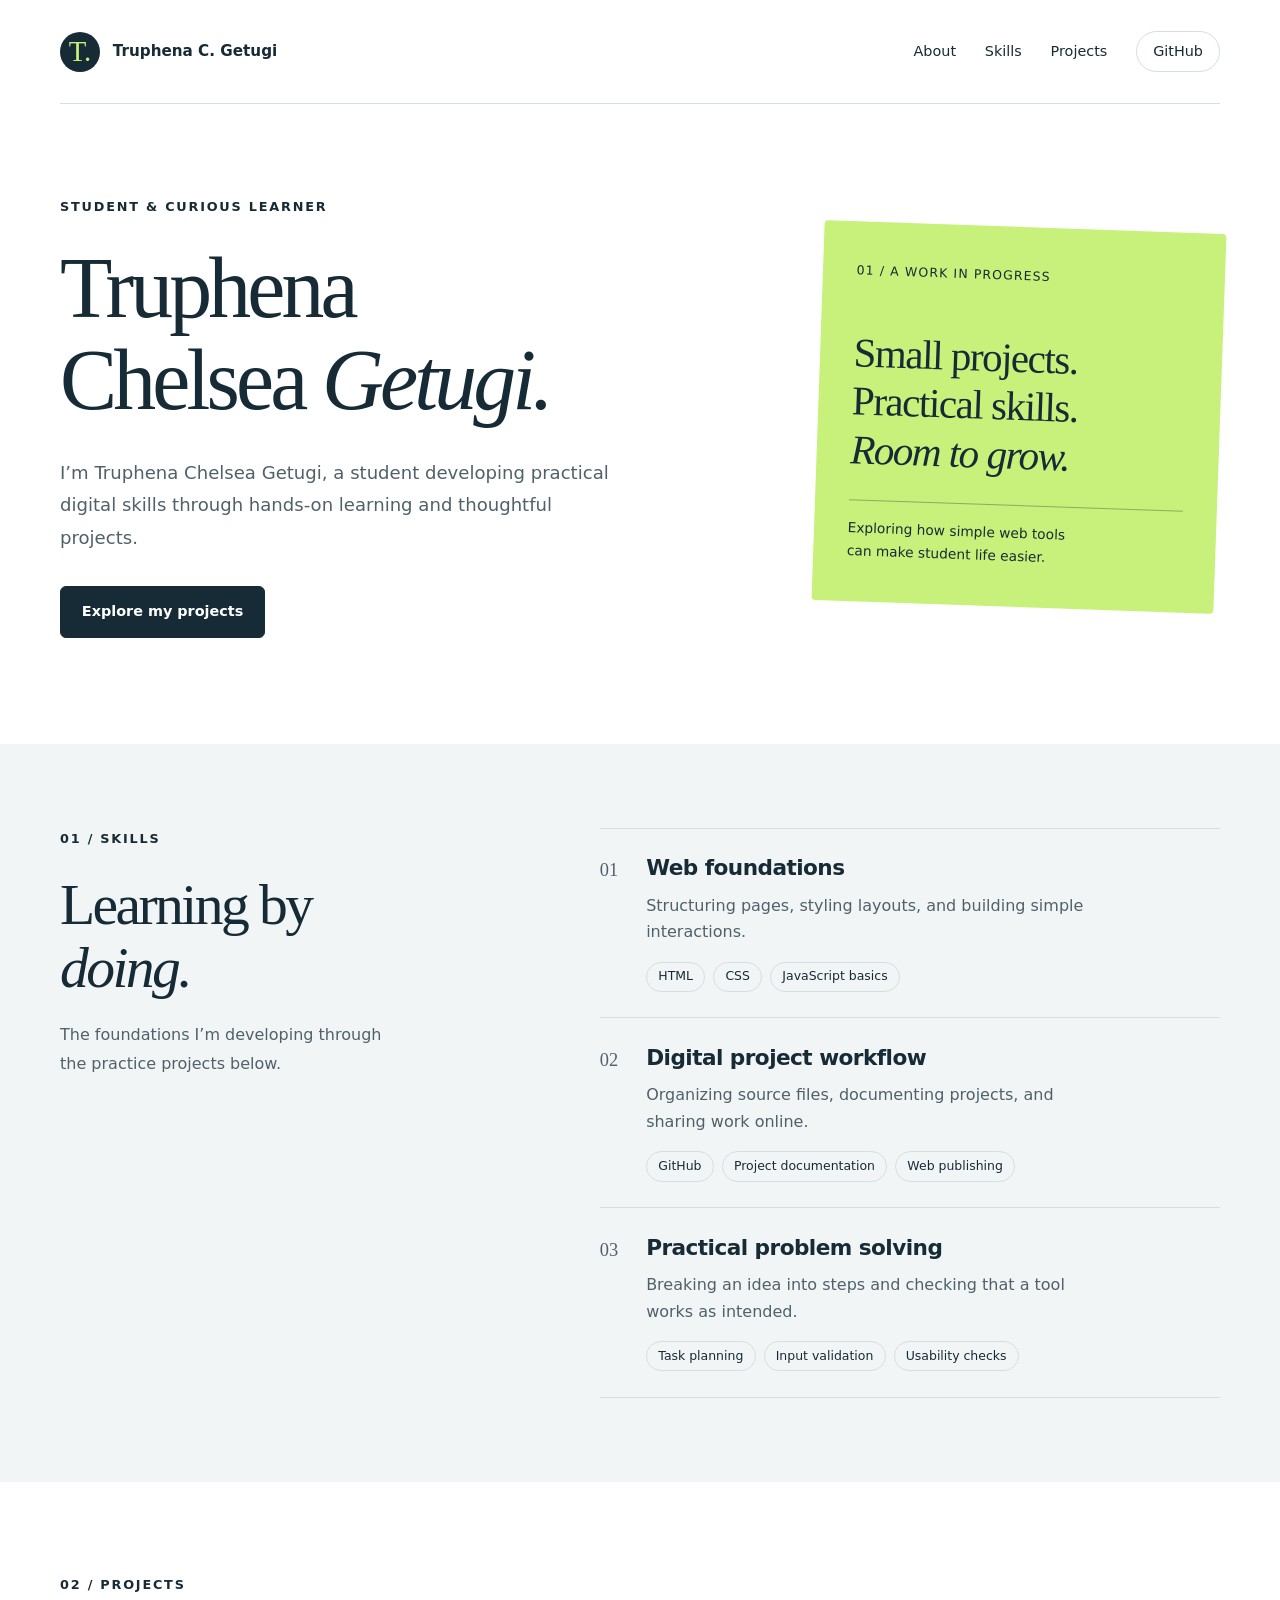
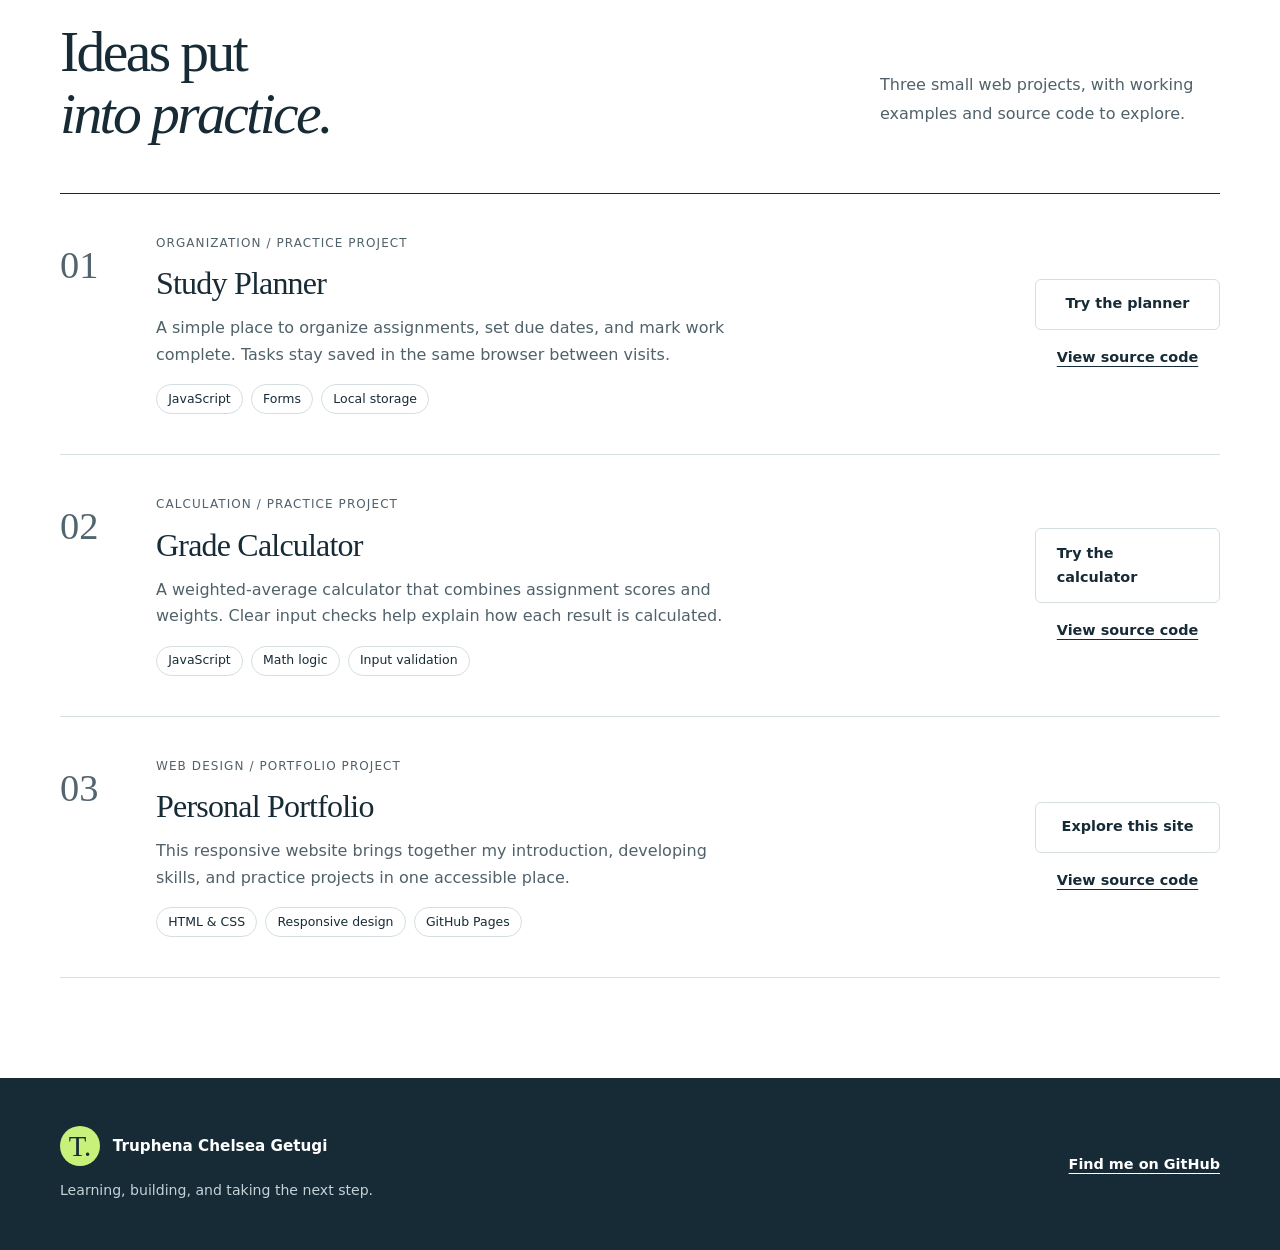
==== index.html @ d64a5883 "Build student portfolio with study planner and grade calculator" ====
<!doctype html>
<html lang="en">
<head>
  <meta charset="utf-8">
  <meta name="viewport" content="width=device-width, initial-scale=1">
  <meta name="description" content="Truphena Chelsea Getugi’s student portfolio: developing digital skills through practical web projects.">
  <meta name="theme-color" content="#172b36">
  <title>Truphena Chelsea Getugi · Student Portfolio</title>
  <link rel="icon" type="image/svg+xml" href="data:image/svg+xml,%3Csvg xmlns='http://www.w3.org/2000/svg' viewBox='0 0 64 64'%3E%3Crect width='64' height='64' rx='16' fill='%23172b36'/%3E%3Ctext x='32' y='44' text-anchor='middle' font-family='Georgia' font-size='38' fill='%23c7f17a'%3ET%3C/text%3E%3C/svg%3E">
  <link rel="stylesheet" href="styles.css">
</head>
<body>
  <a class="skip-link" href="#main">Skip to content</a>
  <header class="site-header wrap">
    <a class="wordmark" href="./" aria-label="Truphena Chelsea Getugi, home"><span class="monogram">T.</span><span>Truphena C. Getugi</span></a>
    <nav aria-label="Main navigation"><a href="#about">About</a><a href="#skills">Skills</a><a href="#projects">Projects</a><a class="nav-github" href="https://github.com/TruphenaG">GitHub</a></nav>
  </header>
  <main id="main">
    <section class="hero wrap" id="about" aria-labelledby="intro-heading">
      <div class="hero-copy">
        <p class="eyebrow">Student &amp; curious learner</p>
        <h1 id="intro-heading">Truphena<br>Chelsea <em>Getugi.</em></h1>
        <p class="statement">I’m Truphena Chelsea Getugi, a student developing practical digital skills through hands-on learning and thoughtful projects.</p>
        <a class="button" href="#projects">Explore my projects</a>
      </div>
      <aside class="intro-note" aria-label="Portfolio introduction">
        <span class="note-index">01 / A work in progress</span>
        <p>Small projects.<br>Practical skills.<br><em>Room to grow.</em></p>
        <div class="note-rule"></div>
        <span class="note-caption">Exploring how simple web tools<br>can make student life easier.</span>
      </aside>
    </section>
    <section class="skills-section" id="skills" aria-labelledby="skills-heading">
      <div class="wrap skills-layout">
        <div><p class="eyebrow">01 / Skills</p><h2 id="skills-heading">Learning by <br><em>doing.</em></h2><p class="section-intro">The foundations I’m developing through the practice projects below.</p></div>
        <div class="skill-list">
          <article class="skill-row"><span class="skill-number">01</span><div><h3>Web foundations</h3><p>Structuring pages, styling layouts, and building simple interactions.</p><ul class="tags" aria-label="Web skills"><li>HTML</li><li>CSS</li><li>JavaScript basics</li></ul></div></article>
          <article class="skill-row"><span class="skill-number">02</span><div><h3>Digital project workflow</h3><p>Organizing source files, documenting projects, and sharing work online.</p><ul class="tags" aria-label="Workflow skills"><li>GitHub</li><li>Project documentation</li><li>Web publishing</li></ul></div></article>
          <article class="skill-row"><span class="skill-number">03</span><div><h3>Practical problem solving</h3><p>Breaking an idea into steps and checking that a tool works as intended.</p><ul class="tags" aria-label="Problem solving skills"><li>Task planning</li><li>Input validation</li><li>Usability checks</li></ul></div></article>
        </div>
      </div>
    </section>
    <section class="projects-section wrap" id="projects" aria-labelledby="projects-heading">
      <div class="section-header"><div><p class="eyebrow">02 / Projects</p><h2 id="projects-heading">Ideas put <br><em>into practice.</em></h2></div><p class="section-intro">Three small web projects, with working examples and source code to explore.</p></div>
      <div class="project-list">
        <article class="project"><div class="project-number">01</div><div class="project-content"><p class="project-type">Organization / Practice project</p><h3>Study Planner</h3><p>A simple place to organize assignments, set due dates, and mark work complete. Tasks stay saved in the same browser between visits.</p><ul class="tags"><li>JavaScript</li><li>Forms</li><li>Local storage</li></ul></div><div class="project-actions"><a class="button secondary" href="projects/study-planner/">Try the planner</a><a class="text-link" href="https://github.com/TruphenaG/student-portfolio/tree/main/projects/study-planner">View source code</a></div></article>
        <article class="project"><div class="project-number">02</div><div class="project-content"><p class="project-type">Calculation / Practice project</p><h3>Grade Calculator</h3><p>A weighted-average calculator that combines assignment scores and weights. Clear input checks help explain how each result is calculated.</p><ul class="tags"><li>JavaScript</li><li>Math logic</li><li>Input validation</li></ul></div><div class="project-actions"><a class="button secondary" href="projects/grade-calculator/">Try the calculator</a><a class="text-link" href="https://github.com/TruphenaG/student-portfolio/tree/main/projects/grade-calculator">View source code</a></div></article>
        <article class="project"><div class="project-number">03</div><div class="project-content"><p class="project-type">Web design / Portfolio project</p><h3>Personal Portfolio</h3><p>This responsive website brings together my introduction, developing skills, and practice projects in one accessible place.</p><ul class="tags"><li>HTML &amp; CSS</li><li>Responsive design</li><li>GitHub Pages</li></ul></div><div class="project-actions"><a class="button secondary" href="#about">Explore this site</a><a class="text-link" href="https://github.com/TruphenaG/student-portfolio">View source code</a></div></article>
      </div>
    </section>
  </main>
  <footer class="site-footer"><div class="wrap footer-inner"><div><a class="wordmark" href="#about"><span class="monogram">T.</span><span>Truphena Chelsea Getugi</span></a><p>Learning, building, and taking the next step.</p></div><a class="text-link" href="https://github.com/TruphenaG">Find me on GitHub</a></div></footer>
</body>
</html>
---- styles.css ----
:root{--ink:#172b36;--muted:#50616a;--paper:#fff;--soft:#f2f5f6;--line:#d5dee1;--accent:#c7f17a;--serif:Georgia,'Times New Roman',serif;--sans:system-ui,-apple-system,BlinkMacSystemFont,'Segoe UI',sans-serif}
*{box-sizing:border-box}html{scroll-behavior:smooth;scroll-padding-top:2rem}body{margin:0;background:var(--paper);color:var(--ink);font-family:var(--sans);font-size:1rem;line-height:1.65}a{color:inherit;text-underline-offset:.25em}button,input,select{font:inherit}button,a,input,select{touch-action:manipulation}a:focus-visible,button:focus-visible,input:focus-visible,select:focus-visible{outline:3px solid #356ac3;outline-offset:5px}button{cursor:pointer}h1,h2,h3,p{margin-top:0}h1,h2{font-family:var(--serif);font-weight:400;line-height:1.08;letter-spacing:-.045em}h1{font-size:clamp(3.4rem,6.7vw,6.3rem);margin-bottom:1.8rem}h2{font-size:clamp(2.7rem,4.5vw,4.3rem);margin-bottom:1.4rem}h3{font-size:1.35rem;line-height:1.3;letter-spacing:-.025em;margin-bottom:.65rem}em{font-weight:400}.wrap{width:min(1160px,calc(100% - 96px));margin-inline:auto}.skip-link{position:fixed;top:1rem;left:1rem;padding:.7rem 1rem;background:white;z-index:10;transform:translateY(-180%)}.skip-link:focus{transform:translateY(0)}.site-header{display:flex;align-items:center;justify-content:space-between;gap:2rem;min-height:104px;border-bottom:1px solid var(--line)}.wordmark{display:inline-flex;gap:.8rem;align-items:center;font-size:.95rem;font-weight:600;text-decoration:none;line-height:1.3}.monogram{display:grid;place-items:center;width:40px;height:40px;flex-shrink:0;background:var(--ink);color:var(--accent);font-family:var(--serif);font-size:1.8rem;font-weight:400;border-radius:50%}nav{display:flex;align-items:center;gap:1.8rem;font-size:.9rem}nav a{text-decoration:none}nav a:hover{text-decoration:underline}.nav-github{border:1px solid var(--line);border-radius:999px;padding:.45rem 1rem}.eyebrow{text-transform:uppercase;letter-spacing:.14em;font-size:.8rem;font-weight:650;margin-bottom:1.6rem}.hero{display:grid;grid-template-columns:1.65fr 1fr;gap:6rem;align-items:center;padding-block:92px 106px}.statement{max-width:570px;color:var(--muted);font-size:1.13rem;line-height:1.8;margin-bottom:2rem}.button{display:inline-flex;justify-content:center;align-items:center;min-height:48px;padding:.8rem 1.3rem;background:var(--ink);border:1px solid var(--ink);color:white;text-decoration:none;font-size:.9rem;font-weight:600;border-radius:6px;transition:background .15s,color .15s}.button:hover{background:#294854}.intro-note{background:var(--accent);padding:2rem 2.1rem;border-radius:4px;min-height:380px;display:flex;flex-direction:column;justify-content:center;transform:rotate(2deg)}.note-index{font-size:.78rem;letter-spacing:.09em;text-transform:uppercase;margin-bottom:3rem}.intro-note>p{font-family:var(--serif);font-size:clamp(2rem,3.2vw,3rem);line-height:1.18;letter-spacing:-.035em;margin-bottom:1.6rem}.note-rule{height:1px;background:var(--ink);opacity:.35;margin-bottom:1rem}.note-caption{font-size:.86rem;line-height:1.7}.skills-section{background:var(--soft);padding-block:84px}.skills-layout{display:grid;grid-template-columns:1fr 1.45fr;gap:7rem}.section-intro{max-width:340px;color:var(--muted);line-height:1.8}.skill-list{border-top:1px solid var(--line)}.skill-row{padding-block:1.6rem;display:flex;gap:1.75rem;border-bottom:1px solid var(--line)}.skill-number{font-family:var(--serif);color:var(--muted);font-size:1.15rem;padding-top:.05rem}.skill-row p{color:var(--muted);margin-bottom:1rem;max-width:450px}.tags{display:flex;gap:.5rem;flex-wrap:wrap;list-style:none;padding:0;margin:0}.tags li{font-size:.78rem;line-height:1.5;padding:.3rem .7rem;border:1px solid var(--line);border-radius:999px}.projects-section{padding-block:92px 100px}.section-header{display:flex;justify-content:space-between;align-items:end;gap:2rem;margin-bottom:3rem}.section-header h2{margin-bottom:0}.project-list{border-top:1px solid var(--ink)}.project{display:grid;grid-template-columns:64px 1fr 185px;gap:2rem;padding:2.5rem 0;border-bottom:1px solid var(--line);align-items:center}.project-number{font-family:var(--serif);font-size:2.4rem;align-self:start;color:#52656e}.project-type{text-transform:uppercase;font-size:.75rem;letter-spacing:.09em;margin-bottom:.6rem;color:var(--muted)}.project-content h3{font-family:var(--serif);font-size:2rem;font-weight:400}.project-content>p:not(.project-type){max-width:580px;color:var(--muted);margin-bottom:1rem}.project-actions{display:flex;flex-direction:column;align-items:center;gap:1rem}.secondary{background:white;color:var(--ink);border-color:var(--line);width:100%}.secondary:hover{background:var(--ink);color:white}.text-link{font-size:.9rem;font-weight:550}.site-footer{background:var(--ink);color:#fff;padding:3rem 0}.site-footer .monogram{background:var(--accent);color:var(--ink)}.footer-inner{display:flex;justify-content:space-between;align-items:center;gap:2rem}.site-footer p{font-size:.88rem;color:#c5d2d7;margin:.8rem 0 0}
.tool-main{max-width:860px;padding-block:64px 88px;min-height:70vh}.tool-main h1{font-size:clamp(2.8rem,5vw,4.5rem);margin-bottom:1rem}.tool-main>.section-intro{max-width:650px;margin-bottom:2rem}.tool-panel{border:1px solid var(--line);border-radius:10px;background:var(--soft);padding:1.5rem;margin-block:1.5rem}.tool-panel h2{font-family:var(--sans);font-size:1.3rem;font-weight:650;letter-spacing:-.02em}.form-grid{display:grid;grid-template-columns:2fr 1fr 1fr;gap:1rem;align-items:end}label{display:flex;flex-direction:column;gap:.4rem;font-size:.88rem;font-weight:600}input,select{padding:.65rem .75rem;width:100%;min-height:46px;border:1px solid #9eafb7;border-radius:5px;color:var(--ink);background:white;min-width:0}input[type=checkbox]{width:21px;min-height:21px;accent-color:var(--ink)}.tool-controls{display:flex;gap:.8rem;align-items:center;flex-wrap:wrap;margin-top:1rem}.muted{color:var(--muted)}.small{font-size:.86rem}.status{min-height:1.6em;margin-top:1rem;font-size:.9rem}.error{color:#a32825}.task-list{list-style:none;padding:0}.task-item{display:flex;align-items:center;gap:1rem;border-bottom:1px solid var(--line);padding:1rem 0}.task-item label{display:flex;flex:1;flex-direction:row;align-items:center;gap:.8rem;min-width:0}.task-details{display:block;overflow-wrap:anywhere}.task-meta{display:block;font-size:.82rem;font-weight:400;color:var(--muted);margin-top:.2rem}.completed .task-title{text-decoration:line-through;color:var(--muted)}.quiet-button{border:1px solid var(--line);background:white;color:var(--ink);border-radius:5px;padding:.55rem .8rem;min-height:44px;font-size:.85rem}.quiet-button:hover{background:#e7ecee}.empty-state{padding:1.5rem;text-align:center;border:1px dashed #aebec5;border-radius:8px;color:var(--muted)}.grade-row{display:grid;grid-template-columns:1.8fr 1fr 1fr auto;gap:.8rem;align-items:end;margin-bottom:1rem}.result-panel{background:var(--ink);color:#fff;padding:1.4rem;border-radius:8px;margin-top:1.5rem}.result-panel p{margin:0}.result-number{display:block;font-family:var(--serif);font-size:3rem;line-height:1.3}.result-caption{font-size:.9rem;color:#d0dee3}.tool-note{border-top:1px solid var(--line);padding-top:1.5rem;margin-top:2rem}.tool-note h2{font-family:var(--sans);font-size:1.2rem;font-weight:650;letter-spacing:0}.tool-note p{color:var(--muted)}noscript p{padding:1rem;background:#fff0d8;color:#5c3500}
@media(max-width:960px){.wrap{width:calc(100% - 64px)}.hero{gap:3rem}.intro-note{padding:1.5rem;min-height:330px}.skills-layout{gap:3rem}.project{grid-template-columns:45px 1fr 170px;gap:1.25rem}}
@media(max-width:720px){.wrap{width:calc(100% - 40px)}.site-header{padding-block:20px;min-height:auto;flex-wrap:wrap;gap:1rem}nav{width:100%;justify-content:space-between;gap:1rem}.hero{grid-template-columns:1fr;padding-block:48px 56px;gap:2.5rem}.hero h1{font-size:clamp(3rem,10vw,4.5rem)}.intro-note{transform:none;min-height:auto;padding:1.5rem}.intro-note>p{font-size:2.3rem}.note-index{margin-bottom:1.5rem}.skills-layout{grid-template-columns:1fr;gap:1rem}.skills-section{padding-block:52px}.skills-layout h2 br,.section-header h2 br{display:none}.section-header{display:block;margin-bottom:2rem}.section-header .section-intro{margin-top:1.25rem}.projects-section{padding-block:56px}.project{grid-template-columns:32px 1fr;gap:1rem;padding-block:2rem}.project-number{font-size:1.65rem}.project-actions{grid-column:2;align-items:start;flex-direction:row;flex-wrap:wrap}.project-actions .button{width:auto}.project-actions .text-link{padding:.75rem .25rem}.footer-inner{align-items:start;flex-direction:column}.form-grid{grid-template-columns:1fr 1fr}.form-grid label:first-child{grid-column:1/-1}.tool-main{padding-block:42px 60px}.grade-row{grid-template-columns:1fr 1fr}.grade-row>label:first-child{grid-column:1/-1}.grade-row .quiet-button{grid-column:1/-1;justify-self:start}.grade-row{border-bottom:1px solid var(--line);padding-bottom:1rem}.tool-panel{padding:1rem}.task-item{align-items:start}.task-item label{align-items:start}}
@media(prefers-reduced-motion:reduce){html{scroll-behavior:auto}*{transition:none!important}}
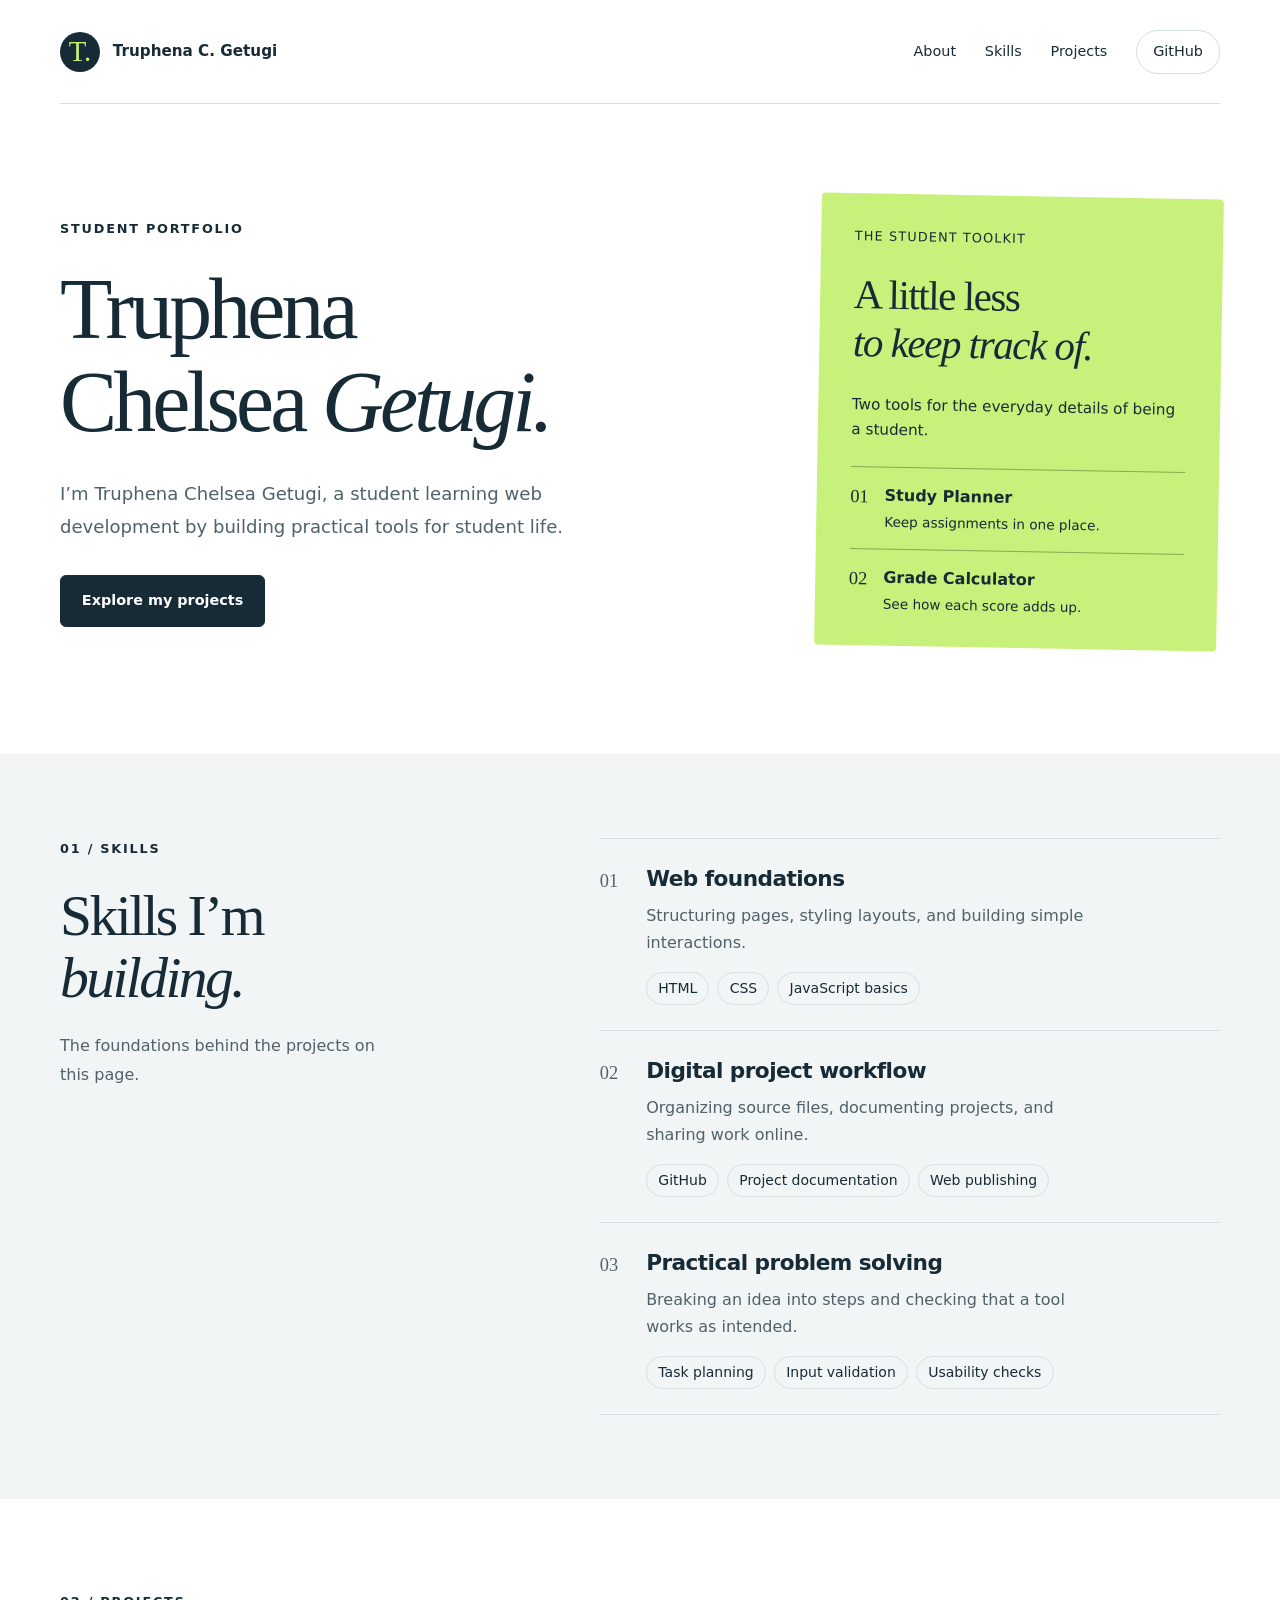
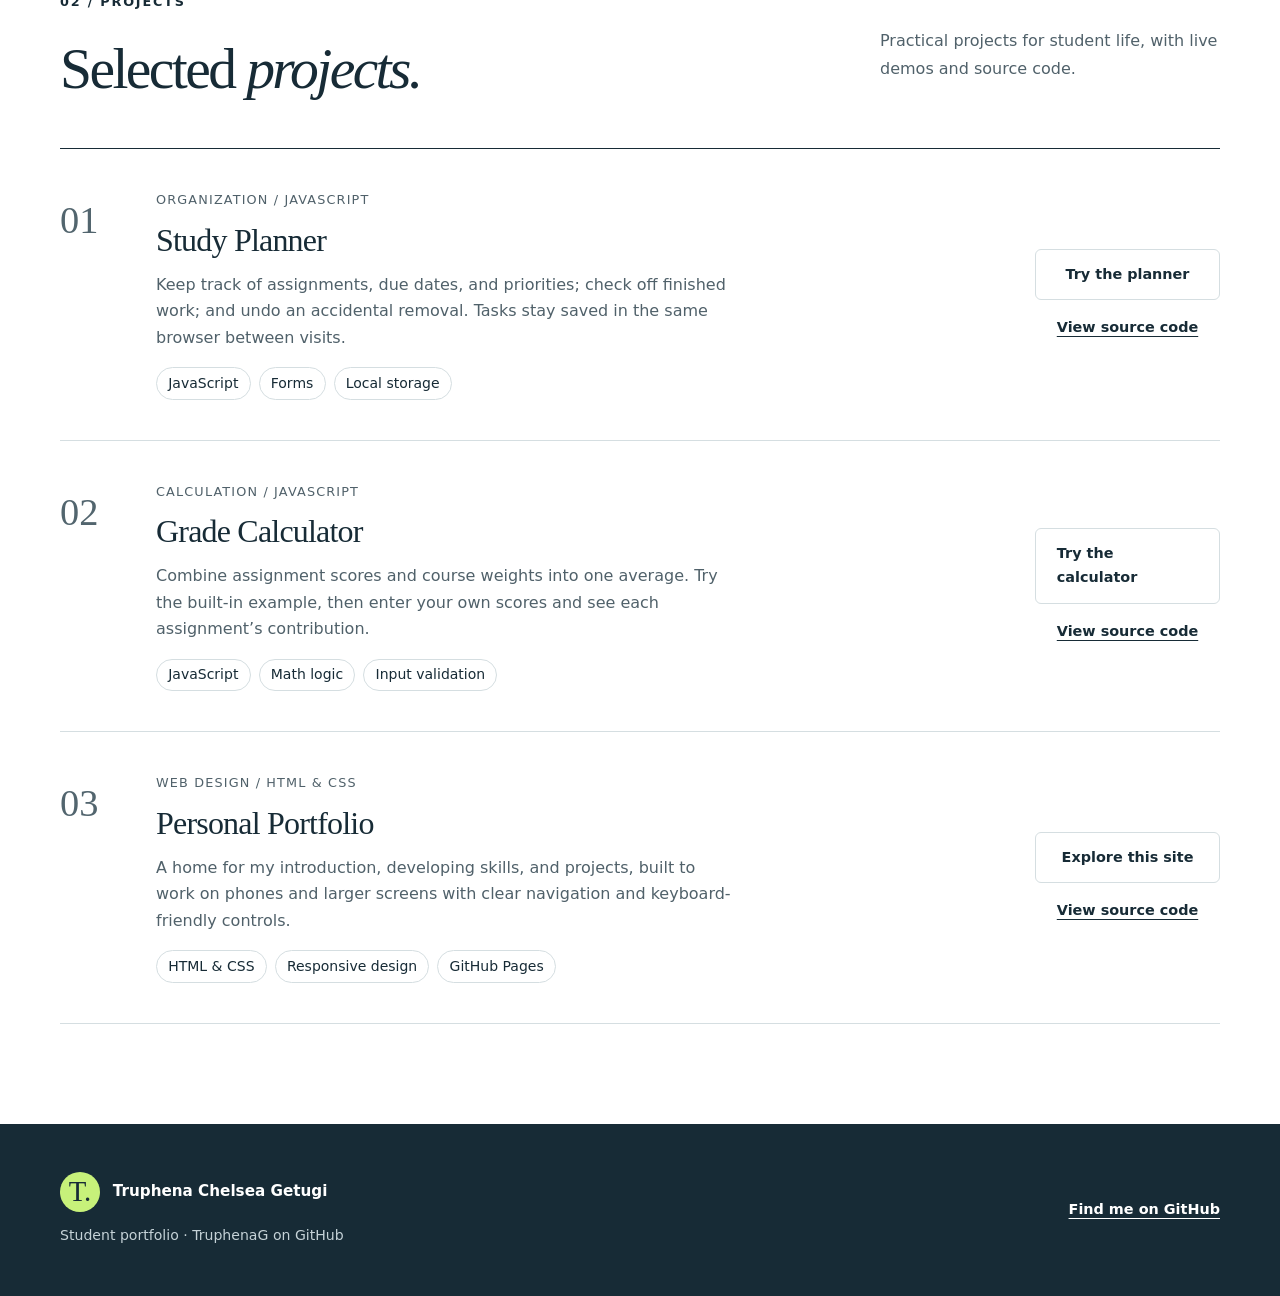
==== commit b3d54b5d: "Polish portfolio copy, keyboard navigation, and project demos" ====
--- a/index.html
+++ b/index.html
@@ -1,54 +1,183 @@
 <!doctype html>
 <html lang="en">
-<head>
-  <meta charset="utf-8">
-  <meta name="viewport" content="width=device-width, initial-scale=1">
-  <meta name="description" content="Truphena Chelsea Getugi’s student portfolio: developing digital skills through practical web projects.">
-  <meta name="theme-color" content="#172b36">
-  <title>Truphena Chelsea Getugi · Student Portfolio</title>
-  <link rel="icon" type="image/svg+xml" href="data:image/svg+xml,%3Csvg xmlns='http://www.w3.org/2000/svg' viewBox='0 0 64 64'%3E%3Crect width='64' height='64' rx='16' fill='%23172b36'/%3E%3Ctext x='32' y='44' text-anchor='middle' font-family='Georgia' font-size='38' fill='%23c7f17a'%3ET%3C/text%3E%3C/svg%3E">
-  <link rel="stylesheet" href="styles.css">
-</head>
-<body>
-  <a class="skip-link" href="#main">Skip to content</a>
-  <header class="site-header wrap">
-    <a class="wordmark" href="./" aria-label="Truphena Chelsea Getugi, home"><span class="monogram">T.</span><span>Truphena C. Getugi</span></a>
-    <nav aria-label="Main navigation"><a href="#about">About</a><a href="#skills">Skills</a><a href="#projects">Projects</a><a class="nav-github" href="https://github.com/TruphenaG">GitHub</a></nav>
-  </header>
-  <main id="main">
-    <section class="hero wrap" id="about" aria-labelledby="intro-heading">
-      <div class="hero-copy">
-        <p class="eyebrow">Student &amp; curious learner</p>
-        <h1 id="intro-heading">Truphena<br>Chelsea <em>Getugi.</em></h1>
-        <p class="statement">I’m Truphena Chelsea Getugi, a student developing practical digital skills through hands-on learning and thoughtful projects.</p>
-        <a class="button" href="#projects">Explore my projects</a>
+  <head>
+    <meta charset="utf-8">
+    <meta name="viewport" content="width=device-width, initial-scale=1">
+    <meta name="description" content="Truphena Chelsea Getugi’s student portfolio: developing digital skills through practical web projects.">
+    <meta name="theme-color" content="#172b36">
+    <title>Truphena Chelsea Getugi · Student Portfolio</title>
+    <link rel="icon" type="image/svg+xml" href="data:image/svg+xml,%3Csvg xmlns='http://www.w3.org/2000/svg' viewBox='0 0 64 64'%3E%3Crect width='64' height='64' rx='16' fill='%23172b36'/%3E%3Ctext x='32' y='44' text-anchor='middle' font-family='Georgia' font-size='38' fill='%23c7f17a'%3ET%3C/text%3E%3C/svg%3E">
+    <link rel="stylesheet" href="styles.css">
+  </head>
+  <body>
+    <a class="skip-link" href="#main">Skip to content</a>
+    <header class="site-header wrap">
+      <a class="wordmark" href="./" aria-label="Truphena Chelsea Getugi, home">
+        <span class="monogram">T.</span>
+        <span>Truphena C. Getugi</span>
+      </a>
+      <nav aria-label="Main navigation">
+        <a href="#about">About</a>
+        <a href="#skills">Skills</a>
+        <a href="#projects">Projects</a>
+        <a class="nav-github" href="https://github.com/TruphenaG">GitHub</a>
+      </nav>
+    </header>
+    <main id="main" tabindex="-1">
+      <section class="hero wrap" id="about" aria-labelledby="intro-heading">
+        <div class="hero-copy">
+          <p class="eyebrow">Student portfolio</p>
+          <h1 id="intro-heading">Truphena<br>Chelsea <em>Getugi.</em>
+          </h1>
+          <p class="statement">I’m Truphena Chelsea Getugi, a student learning web development by building practical tools for student life.</p>
+          <a class="button" href="#projects">Explore my projects</a>
+        </div>
+        <aside class="intro-note" aria-labelledby="toolkit-heading">
+          <span class="note-index">The student toolkit</span>
+          <h2 id="toolkit-heading">A little less<br>
+            <em>to keep track of.</em>
+          </h2>
+          <p class="note-caption">Two tools for the everyday details of being a student.</p>
+          <a class="toolkit-link" href="projects/study-planner/">
+            <span class="toolkit-number">01</span>
+            <span>
+              <strong>Study Planner</strong>
+              <span>Keep assignments in one place.</span>
+            </span>
+          </a>
+          <a class="toolkit-link" href="projects/grade-calculator/">
+            <span class="toolkit-number">02</span>
+            <span>
+              <strong>Grade Calculator</strong>
+              <span>See how each score adds up.</span>
+            </span>
+          </a>
+        </aside>
+      </section>
+      <section class="skills-section" id="skills" aria-labelledby="skills-heading">
+        <div class="wrap skills-layout">
+          <div>
+            <p class="eyebrow">01 / Skills</p>
+            <h2 id="skills-heading">Skills I’m <br>
+              <em>building.</em>
+            </h2>
+            <p class="section-intro">The foundations behind the projects on this page.</p>
+          </div>
+          <div class="skill-list">
+            <article class="skill-row">
+              <span class="skill-number">01</span>
+              <div>
+                <h3>Web foundations</h3>
+                <p>Structuring pages, styling layouts, and building simple interactions.</p>
+                <ul class="tags" aria-label="Web skills">
+                  <li>HTML</li>
+                  <li>CSS</li>
+                  <li>JavaScript basics</li>
+                </ul>
+              </div>
+            </article>
+            <article class="skill-row">
+              <span class="skill-number">02</span>
+              <div>
+                <h3>Digital project workflow</h3>
+                <p>Organizing source files, documenting projects, and sharing work online.</p>
+                <ul class="tags" aria-label="Workflow skills">
+                  <li>GitHub</li>
+                  <li>Project documentation</li>
+                  <li>Web publishing</li>
+                </ul>
+              </div>
+            </article>
+            <article class="skill-row">
+              <span class="skill-number">03</span>
+              <div>
+                <h3>Practical problem solving</h3>
+                <p>Breaking an idea into steps and checking that a tool works as intended.</p>
+                <ul class="tags" aria-label="Problem solving skills">
+                  <li>Task planning</li>
+                  <li>Input validation</li>
+                  <li>Usability checks</li>
+                </ul>
+              </div>
+            </article>
+          </div>
+        </div>
+      </section>
+      <section class="projects-section wrap" id="projects" aria-labelledby="projects-heading">
+        <div class="section-header">
+          <div>
+            <p class="eyebrow">02 / Projects</p>
+            <h2 id="projects-heading">Selected <em>projects.</em>
+            </h2>
+          </div>
+          <p class="section-intro">Practical projects for student life, with live demos and source code.</p>
+        </div>
+        <div class="project-list">
+          <article class="project">
+            <div class="project-number">01</div>
+            <div class="project-content">
+              <p class="project-type">Organization / JavaScript</p>
+              <h3>Study Planner</h3>
+              <p>Keep track of assignments, due dates, and priorities; check off finished work; and undo an accidental removal. Tasks stay saved in the same browser between visits.</p>
+              <ul class="tags">
+                <li>JavaScript</li>
+                <li>Forms</li>
+                <li>Local storage</li>
+              </ul>
+            </div>
+            <div class="project-actions">
+              <a class="button secondary" href="projects/study-planner/">Try the planner</a>
+              <a class="text-link" aria-label="View Study Planner source code" href="https://github.com/TruphenaG/student-portfolio/tree/main/projects/study-planner">View source code</a>
+            </div>
+          </article>
+          <article class="project">
+            <div class="project-number">02</div>
+            <div class="project-content">
+              <p class="project-type">Calculation / JavaScript</p>
+              <h3>Grade Calculator</h3>
+              <p>Combine assignment scores and course weights into one average. Try the built-in example, then enter your own scores and see each assignment’s contribution.</p>
+              <ul class="tags">
+                <li>JavaScript</li>
+                <li>Math logic</li>
+                <li>Input validation</li>
+              </ul>
+            </div>
+            <div class="project-actions">
+              <a class="button secondary" href="projects/grade-calculator/">Try the calculator</a>
+              <a class="text-link" aria-label="View Grade Calculator source code" href="https://github.com/TruphenaG/student-portfolio/tree/main/projects/grade-calculator">View source code</a>
+            </div>
+          </article>
+          <article class="project">
+            <div class="project-number">03</div>
+            <div class="project-content">
+              <p class="project-type">Web design / HTML &amp; CSS</p>
+              <h3>Personal Portfolio</h3>
+              <p>A home for my introduction, developing skills, and projects, built to work on phones and larger screens with clear navigation and keyboard-friendly controls.</p>
+              <ul class="tags">
+                <li>HTML &amp; CSS</li>
+                <li>Responsive design</li>
+                <li>GitHub Pages</li>
+              </ul>
+            </div>
+            <div class="project-actions">
+              <a class="button secondary" href="#about">Explore this site</a>
+              <a class="text-link" aria-label="View Personal Portfolio source code" href="https://github.com/TruphenaG/student-portfolio">View source code</a>
+            </div>
+          </article>
+        </div>
+      </section>
+    </main>
+    <footer class="site-footer">
+      <div class="wrap footer-inner">
+        <div>
+          <a class="wordmark" href="#about">
+            <span class="monogram">T.</span>
+            <span>Truphena Chelsea Getugi</span>
+          </a>
+          <p>Student portfolio · TruphenaG on GitHub</p>
+        </div>
+        <a class="text-link" href="https://github.com/TruphenaG">Find me on GitHub</a>
       </div>
-      <aside class="intro-note" aria-label="Portfolio introduction">
-        <span class="note-index">01 / A work in progress</span>
-        <p>Small projects.<br>Practical skills.<br><em>Room to grow.</em></p>
-        <div class="note-rule"></div>
-        <span class="note-caption">Exploring how simple web tools<br>can make student life easier.</span>
-      </aside>
-    </section>
-    <section class="skills-section" id="skills" aria-labelledby="skills-heading">
-      <div class="wrap skills-layout">
-        <div><p class="eyebrow">01 / Skills</p><h2 id="skills-heading">Learning by <br><em>doing.</em></h2><p class="section-intro">The foundations I’m developing through the practice projects below.</p></div>
-        <div class="skill-list">
-          <article class="skill-row"><span class="skill-number">01</span><div><h3>Web foundations</h3><p>Structuring pages, styling layouts, and building simple interactions.</p><ul class="tags" aria-label="Web skills"><li>HTML</li><li>CSS</li><li>JavaScript basics</li></ul></div></article>
-          <article class="skill-row"><span class="skill-number">02</span><div><h3>Digital project workflow</h3><p>Organizing source files, documenting projects, and sharing work online.</p><ul class="tags" aria-label="Workflow skills"><li>GitHub</li><li>Project documentation</li><li>Web publishing</li></ul></div></article>
-          <article class="skill-row"><span class="skill-number">03</span><div><h3>Practical problem solving</h3><p>Breaking an idea into steps and checking that a tool works as intended.</p><ul class="tags" aria-label="Problem solving skills"><li>Task planning</li><li>Input validation</li><li>Usability checks</li></ul></div></article>
-        </div>
-      </div>
-    </section>
-    <section class="projects-section wrap" id="projects" aria-labelledby="projects-heading">
-      <div class="section-header"><div><p class="eyebrow">02 / Projects</p><h2 id="projects-heading">Ideas put <br><em>into practice.</em></h2></div><p class="section-intro">Three small web projects, with working examples and source code to explore.</p></div>
-      <div class="project-list">
-        <article class="project"><div class="project-number">01</div><div class="project-content"><p class="project-type">Organization / Practice project</p><h3>Study Planner</h3><p>A simple place to organize assignments, set due dates, and mark work complete. Tasks stay saved in the same browser between visits.</p><ul class="tags"><li>JavaScript</li><li>Forms</li><li>Local storage</li></ul></div><div class="project-actions"><a class="button secondary" href="projects/study-planner/">Try the planner</a><a class="text-link" href="https://github.com/TruphenaG/student-portfolio/tree/main/projects/study-planner">View source code</a></div></article>
-        <article class="project"><div class="project-number">02</div><div class="project-content"><p class="project-type">Calculation / Practice project</p><h3>Grade Calculator</h3><p>A weighted-average calculator that combines assignment scores and weights. Clear input checks help explain how each result is calculated.</p><ul class="tags"><li>JavaScript</li><li>Math logic</li><li>Input validation</li></ul></div><div class="project-actions"><a class="button secondary" href="projects/grade-calculator/">Try the calculator</a><a class="text-link" href="https://github.com/TruphenaG/student-portfolio/tree/main/projects/grade-calculator">View source code</a></div></article>
-        <article class="project"><div class="project-number">03</div><div class="project-content"><p class="project-type">Web design / Portfolio project</p><h3>Personal Portfolio</h3><p>This responsive website brings together my introduction, developing skills, and practice projects in one accessible place.</p><ul class="tags"><li>HTML &amp; CSS</li><li>Responsive design</li><li>GitHub Pages</li></ul></div><div class="project-actions"><a class="button secondary" href="#about">Explore this site</a><a class="text-link" href="https://github.com/TruphenaG/student-portfolio">View source code</a></div></article>
-      </div>
-    </section>
-  </main>
-  <footer class="site-footer"><div class="wrap footer-inner"><div><a class="wordmark" href="#about"><span class="monogram">T.</span><span>Truphena Chelsea Getugi</span></a><p>Learning, building, and taking the next step.</p></div><a class="text-link" href="https://github.com/TruphenaG">Find me on GitHub</a></div></footer>
-</body>
+    </footer>
+  </body>
 </html>
--- a/styles.css
+++ b/styles.css
@@ -1,6 +1,886 @@
-:root{--ink:#172b36;--muted:#50616a;--paper:#fff;--soft:#f2f5f6;--line:#d5dee1;--accent:#c7f17a;--serif:Georgia,'Times New Roman',serif;--sans:system-ui,-apple-system,BlinkMacSystemFont,'Segoe UI',sans-serif}
-*{box-sizing:border-box}html{scroll-behavior:smooth;scroll-padding-top:2rem}body{margin:0;background:var(--paper);color:var(--ink);font-family:var(--sans);font-size:1rem;line-height:1.65}a{color:inherit;text-underline-offset:.25em}button,input,select{font:inherit}button,a,input,select{touch-action:manipulation}a:focus-visible,button:focus-visible,input:focus-visible,select:focus-visible{outline:3px solid #356ac3;outline-offset:5px}button{cursor:pointer}h1,h2,h3,p{margin-top:0}h1,h2{font-family:var(--serif);font-weight:400;line-height:1.08;letter-spacing:-.045em}h1{font-size:clamp(3.4rem,6.7vw,6.3rem);margin-bottom:1.8rem}h2{font-size:clamp(2.7rem,4.5vw,4.3rem);margin-bottom:1.4rem}h3{font-size:1.35rem;line-height:1.3;letter-spacing:-.025em;margin-bottom:.65rem}em{font-weight:400}.wrap{width:min(1160px,calc(100% - 96px));margin-inline:auto}.skip-link{position:fixed;top:1rem;left:1rem;padding:.7rem 1rem;background:white;z-index:10;transform:translateY(-180%)}.skip-link:focus{transform:translateY(0)}.site-header{display:flex;align-items:center;justify-content:space-between;gap:2rem;min-height:104px;border-bottom:1px solid var(--line)}.wordmark{display:inline-flex;gap:.8rem;align-items:center;font-size:.95rem;font-weight:600;text-decoration:none;line-height:1.3}.monogram{display:grid;place-items:center;width:40px;height:40px;flex-shrink:0;background:var(--ink);color:var(--accent);font-family:var(--serif);font-size:1.8rem;font-weight:400;border-radius:50%}nav{display:flex;align-items:center;gap:1.8rem;font-size:.9rem}nav a{text-decoration:none}nav a:hover{text-decoration:underline}.nav-github{border:1px solid var(--line);border-radius:999px;padding:.45rem 1rem}.eyebrow{text-transform:uppercase;letter-spacing:.14em;font-size:.8rem;font-weight:650;margin-bottom:1.6rem}.hero{display:grid;grid-template-columns:1.65fr 1fr;gap:6rem;align-items:center;padding-block:92px 106px}.statement{max-width:570px;color:var(--muted);font-size:1.13rem;line-height:1.8;margin-bottom:2rem}.button{display:inline-flex;justify-content:center;align-items:center;min-height:48px;padding:.8rem 1.3rem;background:var(--ink);border:1px solid var(--ink);color:white;text-decoration:none;font-size:.9rem;font-weight:600;border-radius:6px;transition:background .15s,color .15s}.button:hover{background:#294854}.intro-note{background:var(--accent);padding:2rem 2.1rem;border-radius:4px;min-height:380px;display:flex;flex-direction:column;justify-content:center;transform:rotate(2deg)}.note-index{font-size:.78rem;letter-spacing:.09em;text-transform:uppercase;margin-bottom:3rem}.intro-note>p{font-family:var(--serif);font-size:clamp(2rem,3.2vw,3rem);line-height:1.18;letter-spacing:-.035em;margin-bottom:1.6rem}.note-rule{height:1px;background:var(--ink);opacity:.35;margin-bottom:1rem}.note-caption{font-size:.86rem;line-height:1.7}.skills-section{background:var(--soft);padding-block:84px}.skills-layout{display:grid;grid-template-columns:1fr 1.45fr;gap:7rem}.section-intro{max-width:340px;color:var(--muted);line-height:1.8}.skill-list{border-top:1px solid var(--line)}.skill-row{padding-block:1.6rem;display:flex;gap:1.75rem;border-bottom:1px solid var(--line)}.skill-number{font-family:var(--serif);color:var(--muted);font-size:1.15rem;padding-top:.05rem}.skill-row p{color:var(--muted);margin-bottom:1rem;max-width:450px}.tags{display:flex;gap:.5rem;flex-wrap:wrap;list-style:none;padding:0;margin:0}.tags li{font-size:.78rem;line-height:1.5;padding:.3rem .7rem;border:1px solid var(--line);border-radius:999px}.projects-section{padding-block:92px 100px}.section-header{display:flex;justify-content:space-between;align-items:end;gap:2rem;margin-bottom:3rem}.section-header h2{margin-bottom:0}.project-list{border-top:1px solid var(--ink)}.project{display:grid;grid-template-columns:64px 1fr 185px;gap:2rem;padding:2.5rem 0;border-bottom:1px solid var(--line);align-items:center}.project-number{font-family:var(--serif);font-size:2.4rem;align-self:start;color:#52656e}.project-type{text-transform:uppercase;font-size:.75rem;letter-spacing:.09em;margin-bottom:.6rem;color:var(--muted)}.project-content h3{font-family:var(--serif);font-size:2rem;font-weight:400}.project-content>p:not(.project-type){max-width:580px;color:var(--muted);margin-bottom:1rem}.project-actions{display:flex;flex-direction:column;align-items:center;gap:1rem}.secondary{background:white;color:var(--ink);border-color:var(--line);width:100%}.secondary:hover{background:var(--ink);color:white}.text-link{font-size:.9rem;font-weight:550}.site-footer{background:var(--ink);color:#fff;padding:3rem 0}.site-footer .monogram{background:var(--accent);color:var(--ink)}.footer-inner{display:flex;justify-content:space-between;align-items:center;gap:2rem}.site-footer p{font-size:.88rem;color:#c5d2d7;margin:.8rem 0 0}
-.tool-main{max-width:860px;padding-block:64px 88px;min-height:70vh}.tool-main h1{font-size:clamp(2.8rem,5vw,4.5rem);margin-bottom:1rem}.tool-main>.section-intro{max-width:650px;margin-bottom:2rem}.tool-panel{border:1px solid var(--line);border-radius:10px;background:var(--soft);padding:1.5rem;margin-block:1.5rem}.tool-panel h2{font-family:var(--sans);font-size:1.3rem;font-weight:650;letter-spacing:-.02em}.form-grid{display:grid;grid-template-columns:2fr 1fr 1fr;gap:1rem;align-items:end}label{display:flex;flex-direction:column;gap:.4rem;font-size:.88rem;font-weight:600}input,select{padding:.65rem .75rem;width:100%;min-height:46px;border:1px solid #9eafb7;border-radius:5px;color:var(--ink);background:white;min-width:0}input[type=checkbox]{width:21px;min-height:21px;accent-color:var(--ink)}.tool-controls{display:flex;gap:.8rem;align-items:center;flex-wrap:wrap;margin-top:1rem}.muted{color:var(--muted)}.small{font-size:.86rem}.status{min-height:1.6em;margin-top:1rem;font-size:.9rem}.error{color:#a32825}.task-list{list-style:none;padding:0}.task-item{display:flex;align-items:center;gap:1rem;border-bottom:1px solid var(--line);padding:1rem 0}.task-item label{display:flex;flex:1;flex-direction:row;align-items:center;gap:.8rem;min-width:0}.task-details{display:block;overflow-wrap:anywhere}.task-meta{display:block;font-size:.82rem;font-weight:400;color:var(--muted);margin-top:.2rem}.completed .task-title{text-decoration:line-through;color:var(--muted)}.quiet-button{border:1px solid var(--line);background:white;color:var(--ink);border-radius:5px;padding:.55rem .8rem;min-height:44px;font-size:.85rem}.quiet-button:hover{background:#e7ecee}.empty-state{padding:1.5rem;text-align:center;border:1px dashed #aebec5;border-radius:8px;color:var(--muted)}.grade-row{display:grid;grid-template-columns:1.8fr 1fr 1fr auto;gap:.8rem;align-items:end;margin-bottom:1rem}.result-panel{background:var(--ink);color:#fff;padding:1.4rem;border-radius:8px;margin-top:1.5rem}.result-panel p{margin:0}.result-number{display:block;font-family:var(--serif);font-size:3rem;line-height:1.3}.result-caption{font-size:.9rem;color:#d0dee3}.tool-note{border-top:1px solid var(--line);padding-top:1.5rem;margin-top:2rem}.tool-note h2{font-family:var(--sans);font-size:1.2rem;font-weight:650;letter-spacing:0}.tool-note p{color:var(--muted)}noscript p{padding:1rem;background:#fff0d8;color:#5c3500}
-@media(max-width:960px){.wrap{width:calc(100% - 64px)}.hero{gap:3rem}.intro-note{padding:1.5rem;min-height:330px}.skills-layout{gap:3rem}.project{grid-template-columns:45px 1fr 170px;gap:1.25rem}}
-@media(max-width:720px){.wrap{width:calc(100% - 40px)}.site-header{padding-block:20px;min-height:auto;flex-wrap:wrap;gap:1rem}nav{width:100%;justify-content:space-between;gap:1rem}.hero{grid-template-columns:1fr;padding-block:48px 56px;gap:2.5rem}.hero h1{font-size:clamp(3rem,10vw,4.5rem)}.intro-note{transform:none;min-height:auto;padding:1.5rem}.intro-note>p{font-size:2.3rem}.note-index{margin-bottom:1.5rem}.skills-layout{grid-template-columns:1fr;gap:1rem}.skills-section{padding-block:52px}.skills-layout h2 br,.section-header h2 br{display:none}.section-header{display:block;margin-bottom:2rem}.section-header .section-intro{margin-top:1.25rem}.projects-section{padding-block:56px}.project{grid-template-columns:32px 1fr;gap:1rem;padding-block:2rem}.project-number{font-size:1.65rem}.project-actions{grid-column:2;align-items:start;flex-direction:row;flex-wrap:wrap}.project-actions .button{width:auto}.project-actions .text-link{padding:.75rem .25rem}.footer-inner{align-items:start;flex-direction:column}.form-grid{grid-template-columns:1fr 1fr}.form-grid label:first-child{grid-column:1/-1}.tool-main{padding-block:42px 60px}.grade-row{grid-template-columns:1fr 1fr}.grade-row>label:first-child{grid-column:1/-1}.grade-row .quiet-button{grid-column:1/-1;justify-self:start}.grade-row{border-bottom:1px solid var(--line);padding-bottom:1rem}.tool-panel{padding:1rem}.task-item{align-items:start}.task-item label{align-items:start}}
-@media(prefers-reduced-motion:reduce){html{scroll-behavior:auto}*{transition:none!important}}
+:root {
+  --ink: #172b36;
+  --muted: #50616a;
+  --paper: #fff;
+  --soft: #f2f5f6;
+  --line: #d5dee1;
+  --accent: #c7f17a;
+  --serif: Georgia,'Times New Roman',serif;
+  --sans: system-ui,-apple-system,BlinkMacSystemFont,'Segoe UI',sans-serif;
+}
+
+* {
+  box-sizing: border-box;
+}
+
+html {
+  scroll-behavior: smooth;
+  scroll-padding-top: 2rem;
+}
+
+body {
+  margin: 0;
+  background: var(--paper);
+  color: var(--ink);
+  font-family: var(--sans);
+  font-size: 1rem;
+  line-height: 1.65;
+}
+
+a {
+  color: inherit;
+  text-underline-offset: .25em;
+}
+
+button,input,select {
+  font: inherit;
+}
+
+button,a,input,select {
+  touch-action: manipulation;
+}
+
+a:focus-visible,button:focus-visible,input:focus-visible,select:focus-visible {
+  outline: 3px solid #356ac3;
+  outline-offset: 5px;
+}
+
+button {
+  cursor: pointer;
+}
+
+h1,h2,h3,p {
+  margin-top: 0;
+}
+
+h1,h2 {
+  font-family: var(--serif);
+  font-weight: 400;
+  line-height: 1.08;
+  letter-spacing: -.045em;
+}
+
+h1 {
+  font-size: clamp(3.4rem,6.7vw,6.3rem);
+  margin-bottom: 1.8rem;
+}
+
+h2 {
+  font-size: clamp(2.7rem,4.5vw,4.3rem);
+  margin-bottom: 1.4rem;
+}
+
+h3 {
+  font-size: 1.35rem;
+  line-height: 1.3;
+  letter-spacing: -.025em;
+  margin-bottom: .65rem;
+}
+
+em {
+  font-weight: 400;
+}
+
+.wrap {
+  width: min(1160px,calc(100% - 96px));
+  margin-inline: auto;
+}
+
+.skip-link {
+  position: fixed;
+  top: 1rem;
+  left: 1rem;
+  padding: .7rem 1rem;
+  background: white;
+  z-index: 10;
+  transform: translateY(-180%);
+}
+
+.skip-link:focus {
+  transform: translateY(0);
+}
+
+.site-header {
+  display: flex;
+  align-items: center;
+  justify-content: space-between;
+  gap: 2rem;
+  min-height: 104px;
+  border-bottom: 1px solid var(--line);
+}
+
+.wordmark {
+  display: inline-flex;
+  gap: .8rem;
+  align-items: center;
+  font-size: .95rem;
+  font-weight: 600;
+  text-decoration: none;
+  line-height: 1.3;
+}
+
+.monogram {
+  display: grid;
+  place-items: center;
+  width: 40px;
+  height: 40px;
+  flex-shrink: 0;
+  background: var(--ink);
+  color: var(--accent);
+  font-family: var(--serif);
+  font-size: 1.8rem;
+  font-weight: 400;
+  border-radius: 50%;
+}
+
+nav {
+  display: flex;
+  align-items: center;
+  gap: 1.8rem;
+  font-size: .9rem;
+}
+
+nav a {
+  text-decoration: none;
+}
+
+nav a:hover {
+  text-decoration: underline;
+}
+
+.nav-github {
+  border: 1px solid var(--line);
+  border-radius: 999px;
+  padding: .45rem 1rem;
+}
+
+.eyebrow {
+  text-transform: uppercase;
+  letter-spacing: .14em;
+  font-size: .8rem;
+  font-weight: 650;
+  margin-bottom: 1.6rem;
+}
+
+.hero {
+  display: grid;
+  grid-template-columns: 1.65fr 1fr;
+  gap: 6rem;
+  align-items: center;
+  padding-block: 92px 106px;
+}
+
+.statement {
+  max-width: 570px;
+  color: var(--muted);
+  font-size: 1.13rem;
+  line-height: 1.8;
+  margin-bottom: 2rem;
+}
+
+.button {
+  display: inline-flex;
+  justify-content: center;
+  align-items: center;
+  min-height: 48px;
+  padding: .8rem 1.3rem;
+  background: var(--ink);
+  border: 1px solid var(--ink);
+  color: white;
+  text-decoration: none;
+  font-size: .9rem;
+  font-weight: 600;
+  border-radius: 6px;
+  transition: background .15s,color .15s;
+}
+
+.button:hover {
+  background: #294854;
+}
+
+.intro-note {
+  background: var(--accent);
+  padding: 2rem 2.1rem;
+  border-radius: 4px;
+  min-height: 380px;
+  display: flex;
+  flex-direction: column;
+  justify-content: center;
+  transform: rotate(2deg);
+}
+
+.note-index {
+  font-size: .8rem;
+  letter-spacing: .09em;
+  text-transform: uppercase;
+  margin-bottom: 1.5rem;
+}
+
+.intro-note h2 {
+  font-family: var(--serif);
+  font-size: clamp(2rem,3.2vw,3rem);
+  line-height: 1.18;
+  letter-spacing: -.035em;
+  margin-bottom: 1.6rem;
+}
+
+.note-rule {
+  height: 1px;
+  background: var(--ink);
+  opacity: .35;
+  margin-bottom: 1rem;
+}
+
+.note-caption {
+  font-size: .86rem;
+  line-height: 1.7;
+}
+
+.skills-section {
+  background: var(--soft);
+  padding-block: 84px;
+}
+
+.skills-layout {
+  display: grid;
+  grid-template-columns: 1fr 1.45fr;
+  gap: 7rem;
+}
+
+.section-intro {
+  max-width: 340px;
+  color: var(--muted);
+  line-height: 1.8;
+}
+
+.skill-list {
+  border-top: 1px solid var(--line);
+}
+
+.skill-row {
+  padding-block: 1.6rem;
+  display: flex;
+  gap: 1.75rem;
+  border-bottom: 1px solid var(--line);
+}
+
+.skill-number {
+  font-family: var(--serif);
+  color: var(--muted);
+  font-size: 1.15rem;
+  padding-top: .05rem;
+}
+
+.skill-row p {
+  color: var(--muted);
+  margin-bottom: 1rem;
+  max-width: 450px;
+}
+
+.tags {
+  display: flex;
+  gap: .5rem;
+  flex-wrap: wrap;
+  list-style: none;
+  padding: 0;
+  margin: 0;
+}
+
+.tags li {
+  font-size: .875rem;
+  line-height: 1.5;
+  padding: .3rem .7rem;
+  border: 1px solid var(--line);
+  border-radius: 999px;
+}
+
+.projects-section {
+  padding-block: 92px 100px;
+}
+
+.section-header {
+  display: flex;
+  justify-content: space-between;
+  align-items: end;
+  gap: 2rem;
+  margin-bottom: 3rem;
+}
+
+.section-header h2 {
+  margin-bottom: 0;
+}
+
+.project-list {
+  border-top: 1px solid var(--ink);
+}
+
+.project {
+  display: grid;
+  grid-template-columns: 64px 1fr 185px;
+  gap: 2rem;
+  padding: 2.5rem 0;
+  border-bottom: 1px solid var(--line);
+  align-items: center;
+}
+
+.project-number {
+  font-family: var(--serif);
+  font-size: 2.4rem;
+  align-self: start;
+  color: #52656e;
+}
+
+.project-type {
+  text-transform: uppercase;
+  font-size: .8rem;
+  letter-spacing: .09em;
+  margin-bottom: .6rem;
+  color: var(--muted);
+}
+
+.project-content h3 {
+  font-family: var(--serif);
+  font-size: 2rem;
+  font-weight: 400;
+}
+
+.project-content>p:not(.project-type) {
+  max-width: 580px;
+  color: var(--muted);
+  margin-bottom: 1rem;
+}
+
+.project-actions {
+  display: flex;
+  flex-direction: column;
+  align-items: center;
+  gap: 1rem;
+}
+
+.secondary {
+  background: white;
+  color: var(--ink);
+  border-color: var(--line);
+  width: 100%;
+}
+
+.secondary:hover {
+  background: var(--ink);
+  color: white;
+}
+
+.text-link {
+  font-size: .9rem;
+  font-weight: 550;
+}
+
+.site-footer {
+  background: var(--ink);
+  color: #fff;
+  padding: 3rem 0;
+}
+
+.site-footer .monogram {
+  background: var(--accent);
+  color: var(--ink);
+}
+
+.footer-inner {
+  display: flex;
+  justify-content: space-between;
+  align-items: center;
+  gap: 2rem;
+}
+
+.site-footer p {
+  font-size: .88rem;
+  color: #c5d2d7;
+  margin: .8rem 0 0;
+}
+
+.tool-main {
+  max-width: 860px;
+  padding-block: 64px 88px;
+  min-height: 70vh;
+}
+
+.tool-main h1 {
+  font-size: clamp(2.8rem,5vw,4.5rem);
+  margin-bottom: 1rem;
+}
+
+.tool-main>.section-intro {
+  max-width: 650px;
+  margin-bottom: 2rem;
+}
+
+.tool-panel {
+  border: 1px solid var(--line);
+  border-radius: 10px;
+  background: var(--soft);
+  padding: 1.5rem;
+  margin-block: 1.5rem;
+}
+
+.tool-panel h2 {
+  font-family: var(--sans);
+  font-size: 1.3rem;
+  font-weight: 650;
+  letter-spacing: -.02em;
+}
+
+.form-grid {
+  display: grid;
+  grid-template-columns: 2fr 1fr 1fr;
+  gap: 1rem;
+  align-items: end;
+}
+
+label {
+  display: flex;
+  flex-direction: column;
+  gap: .4rem;
+  font-size: .88rem;
+  font-weight: 600;
+}
+
+input,select {
+  padding: .65rem .75rem;
+  width: 100%;
+  min-height: 46px;
+  border: 1px solid #9eafb7;
+  border-radius: 5px;
+  color: var(--ink);
+  background: white;
+  min-width: 0;
+}
+
+input[type=checkbox] {
+  flex: 0 0 21px;
+  width: 21px;
+  min-height: 21px;
+  accent-color: var(--ink);
+}
+
+.tool-controls {
+  display: flex;
+  gap: .8rem;
+  align-items: center;
+  flex-wrap: wrap;
+  margin-top: 1rem;
+}
+
+.muted {
+  color: var(--muted);
+}
+
+.small {
+  font-size: .86rem;
+}
+
+.status {
+  min-height: 1.6em;
+  margin-top: 1rem;
+  font-size: .9rem;
+}
+
+.error {
+  color: #a32825;
+}
+
+.task-list {
+  list-style: none;
+  padding: 0;
+}
+
+.task-item {
+  display: flex;
+  align-items: center;
+  gap: 1rem;
+  border-bottom: 1px solid var(--line);
+  padding: 1rem 0;
+}
+
+.task-item label {
+  display: flex;
+  flex: 1;
+  flex-direction: row;
+  align-items: center;
+  gap: .8rem;
+  min-width: 0;
+}
+
+.task-details {
+  display: block;
+  overflow-wrap: anywhere;
+}
+
+.task-meta {
+  display: block;
+  font-size: .82rem;
+  font-weight: 400;
+  color: var(--muted);
+  margin-top: .2rem;
+}
+
+.completed .task-title {
+  text-decoration: line-through;
+  color: var(--muted);
+}
+
+.quiet-button {
+  border: 1px solid var(--line);
+  background: white;
+  color: var(--ink);
+  border-radius: 5px;
+  padding: .55rem .8rem;
+  min-height: 44px;
+  font-size: .85rem;
+}
+
+.quiet-button:hover {
+  background: #e7ecee;
+}
+
+.empty-state {
+  padding: 1.5rem;
+  text-align: center;
+  border: 1px dashed #aebec5;
+  border-radius: 8px;
+  color: var(--muted);
+}
+
+.grade-row {
+  display: grid;
+  grid-template-columns: 1.8fr 1fr 1fr auto;
+  gap: .8rem;
+  align-items: end;
+  margin-bottom: 1rem;
+}
+
+.result-panel {
+  background: var(--ink);
+  color: #fff;
+  padding: 1.4rem;
+  border-radius: 8px;
+  margin-top: 1.5rem;
+}
+
+.result-panel p {
+  margin: 0;
+}
+
+.result-number {
+  display: block;
+  font-family: var(--serif);
+  font-size: 3rem;
+  line-height: 1.3;
+}
+
+.result-caption {
+  font-size: .9rem;
+  color: #d0dee3;
+}
+
+.tool-note {
+  border-top: 1px solid var(--line);
+  padding-top: 1.5rem;
+  margin-top: 2rem;
+}
+
+.tool-note h2 {
+  font-family: var(--sans);
+  font-size: 1.2rem;
+  font-weight: 650;
+  letter-spacing: 0;
+}
+
+.tool-note p {
+  color: var(--muted);
+}
+
+noscript p {
+  padding: 1rem;
+  background: #fff0d8;
+  color: #5c3500;
+}
+
+[hidden] {
+  display: none!important;
+}
+
+main:focus {
+  outline: none;
+}
+
+button:disabled {
+  opacity: .45;
+  cursor: not-allowed;
+}
+
+nav a {
+  min-height: 44px;
+  display: inline-flex;
+  align-items: center;
+}
+
+.intro-note {
+  transform: rotate(1deg);
+}
+
+.intro-note .note-caption {
+  font-family: var(--sans);
+  font-size: .95rem;
+  line-height: 1.65;
+  letter-spacing: 0;
+  margin-bottom: 1.5rem;
+}
+
+.toolkit-link {
+  display: flex;
+  gap: 1rem;
+  border-top: 1px solid #89a955;
+  padding: 1rem 0;
+  text-decoration: none;
+  line-height: 1.5;
+}
+
+.toolkit-link:last-child {
+  padding-bottom: 0;
+}
+
+.toolkit-link strong {
+  display: block;
+  font-size: 1rem;
+}
+
+.toolkit-link>span>span {
+  display: block;
+  font-size: .85rem;
+  margin-top: .25rem;
+}
+
+.toolkit-link:hover strong {
+  text-decoration: underline;
+  text-underline-offset: .2em;
+}
+
+.toolkit-number {
+  font-family: var(--serif);
+  font-size: 1.15rem;
+}
+
+.feedback-line {
+  display: flex;
+  gap: 1rem;
+  align-items: center;
+  justify-content: space-between;
+  margin-top: 1rem;
+}
+
+.feedback-line .status {
+  margin: 0;
+}
+
+.feedback-line button {
+  flex-shrink: 0;
+}
+
+.breakdown-scroll {
+  max-width: 100%;
+  overflow-x: auto;
+  margin-top: 1.25rem;
+  border-top: 1px solid #546670;
+}
+
+.breakdown-scroll:focus-visible {
+  outline: 3px solid var(--accent);
+  outline-offset: 3px;
+}
+
+.grade-breakdown {
+  width: 100%;
+  border-collapse: collapse;
+  font-size: .875rem;
+  line-height: 1.5;
+}
+
+.grade-breakdown caption {
+  text-align: left;
+  font-size: .875rem;
+  color: #d0dee3;
+  padding-block: 1rem;
+}
+
+.grade-breakdown th,.grade-breakdown td {
+  text-align: right;
+  padding: .7rem .55rem;
+  border-bottom: 1px solid #546670;
+  white-space: nowrap;
+}
+
+.grade-breakdown th:first-child {
+  text-align: left;
+  white-space: normal;
+  min-width: 120px;
+  max-width: 260px;
+  overflow-wrap: anywhere;
+  padding-left: 0;
+}
+
+.grade-breakdown tbody th {
+  font-weight: 400;
+}
+
+.grade-breakdown th:last-child,.grade-breakdown td:last-child {
+  padding-right: 0;
+}
+
+.result-panel {
+  min-width: 0;
+}
+
+@media(max-width:960px) {
+  .wrap {
+    width: calc(100% - 64px);
+  }
+  .hero {
+    gap: 3rem;
+  }
+  .intro-note {
+    padding: 1.5rem;
+    min-height: 330px;
+  }
+  .skills-layout {
+    gap: 3rem;
+  }
+  .project {
+    grid-template-columns: 45px 1fr 170px;
+    gap: 1.25rem;
+  }
+}
+
+@media(max-width:720px) {
+  .wrap {
+    width: calc(100% - 40px);
+  }
+  .site-header {
+    padding-block: 20px;
+    min-height: auto;
+    flex-wrap: wrap;
+    gap: 1rem;
+  }
+  nav {
+    width: 100%;
+    justify-content: space-between;
+    gap: 1rem;
+  }
+  .hero {
+    grid-template-columns: 1fr;
+    padding-block: 48px 56px;
+    gap: 2.5rem;
+  }
+  .hero h1 {
+    font-size: clamp(3rem,10vw,4.5rem);
+  }
+  .intro-note {
+    transform: none;
+    min-height: auto;
+    padding: 1.5rem;
+  }
+  .intro-note h2 {
+    font-size: 2.3rem;
+  }
+  .note-index {
+    margin-bottom: 1.5rem;
+  }
+  .skills-layout {
+    grid-template-columns: 1fr;
+    gap: 1rem;
+  }
+  .skills-section {
+    padding-block: 52px;
+  }
+  .skills-layout h2 br,.section-header h2 br {
+    display: none;
+  }
+  .section-header {
+    display: block;
+    margin-bottom: 2rem;
+  }
+  .section-header .section-intro {
+    margin-top: 1.25rem;
+  }
+  .projects-section {
+    padding-block: 56px;
+  }
+  .project {
+    grid-template-columns: 32px 1fr;
+    gap: 1rem;
+    padding-block: 2rem;
+  }
+  .project-number {
+    font-size: 1.65rem;
+  }
+  .project-actions {
+    grid-column: 2;
+    align-items: start;
+    flex-direction: row;
+    flex-wrap: wrap;
+  }
+  .project-actions .button {
+    width: auto;
+  }
+  .project-actions .text-link {
+    padding: .75rem .25rem;
+  }
+  .footer-inner {
+    align-items: start;
+    flex-direction: column;
+  }
+  .form-grid {
+    grid-template-columns: 1fr 1fr;
+  }
+  .form-grid label:first-child {
+    grid-column: 1/-1;
+  }
+  .tool-main {
+    padding-block: 42px 60px;
+  }
+  .grade-row {
+    grid-template-columns: 1fr 1fr;
+  }
+  .grade-row>label:first-child {
+    grid-column: 1/-1;
+  }
+  .grade-row .quiet-button {
+    grid-column: 1/-1;
+    justify-self: start;
+  }
+  .grade-row {
+    border-bottom: 1px solid var(--line);
+    padding-bottom: 1rem;
+  }
+  .tool-panel {
+    padding: 1rem;
+  }
+  .task-item {
+    align-items: start;
+  }
+  .task-item label {
+    align-items: start;
+  }
+  .feedback-line {
+    align-items: start;
+    flex-direction: column;
+  }
+}
+
+@media(prefers-reduced-motion:reduce) {
+  html {
+    scroll-behavior: auto;
+  }
+  * {
+    transition: none!important;
+  }
+}
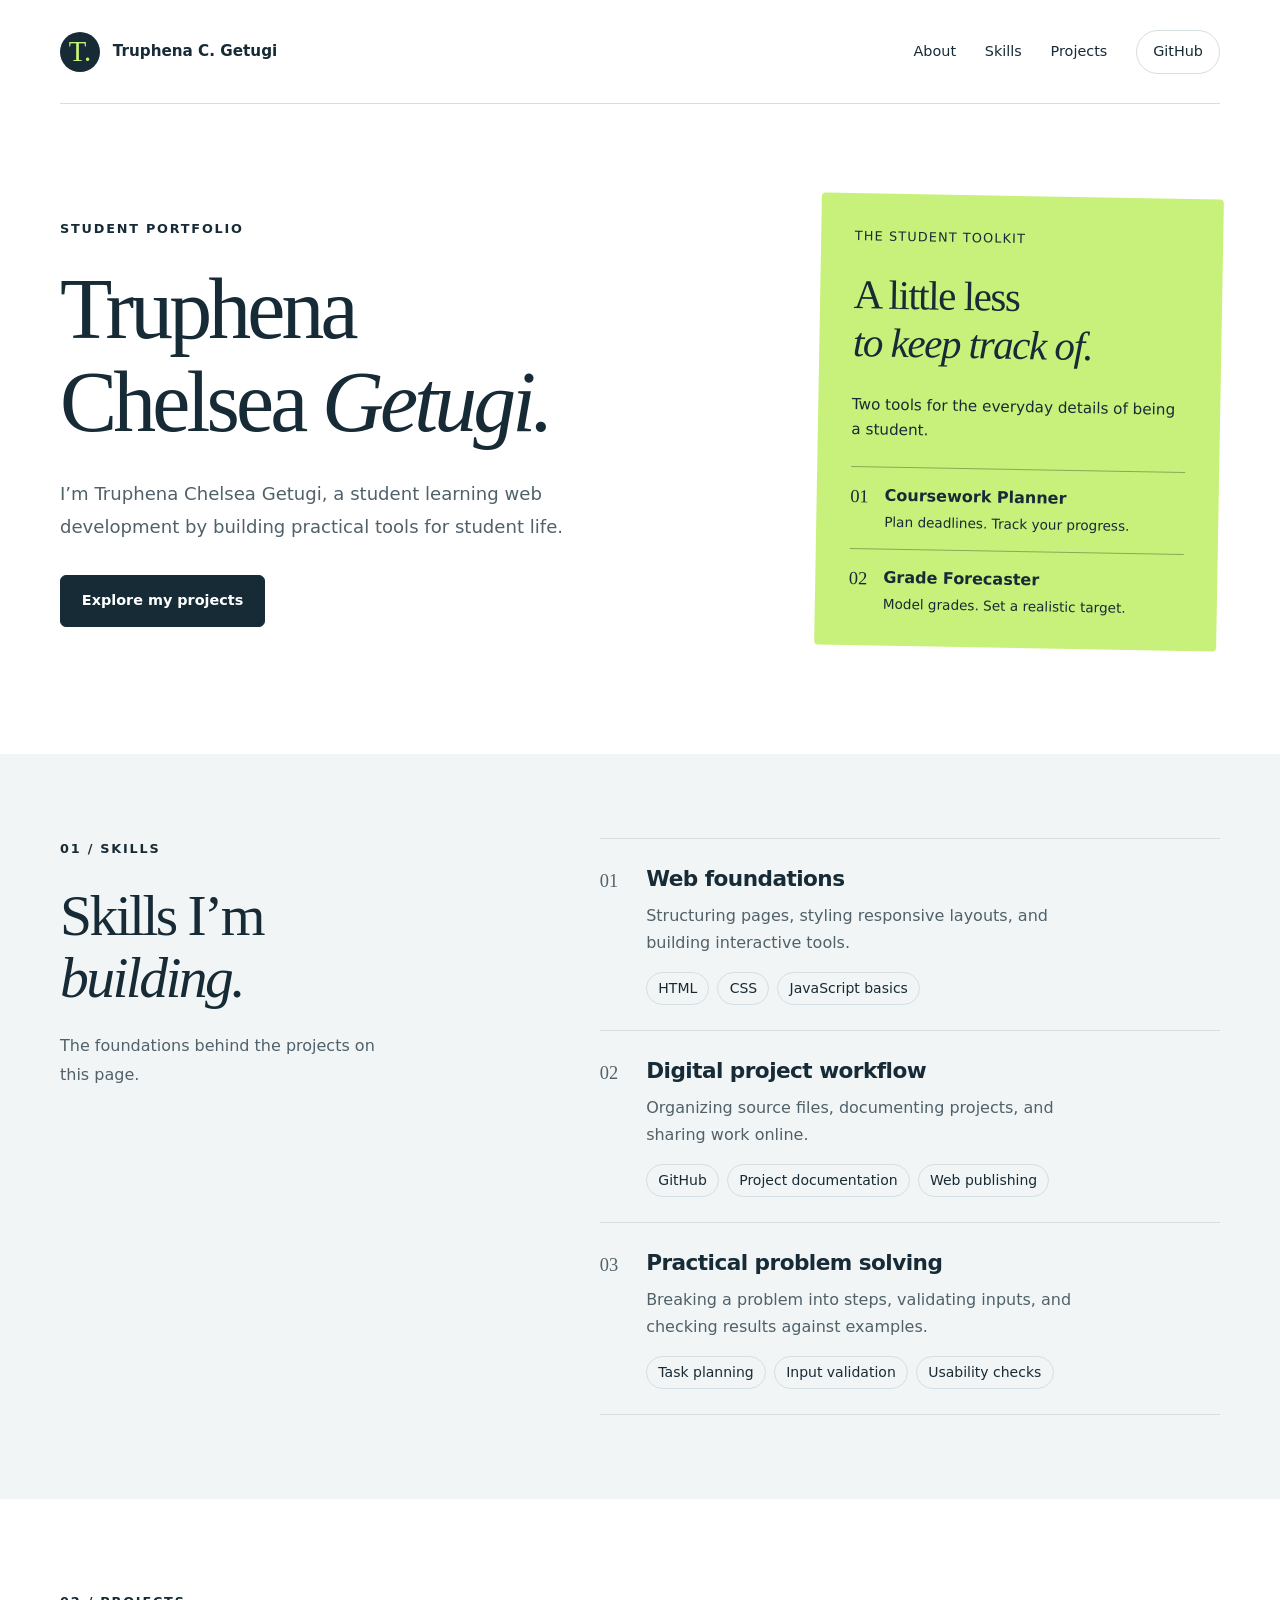
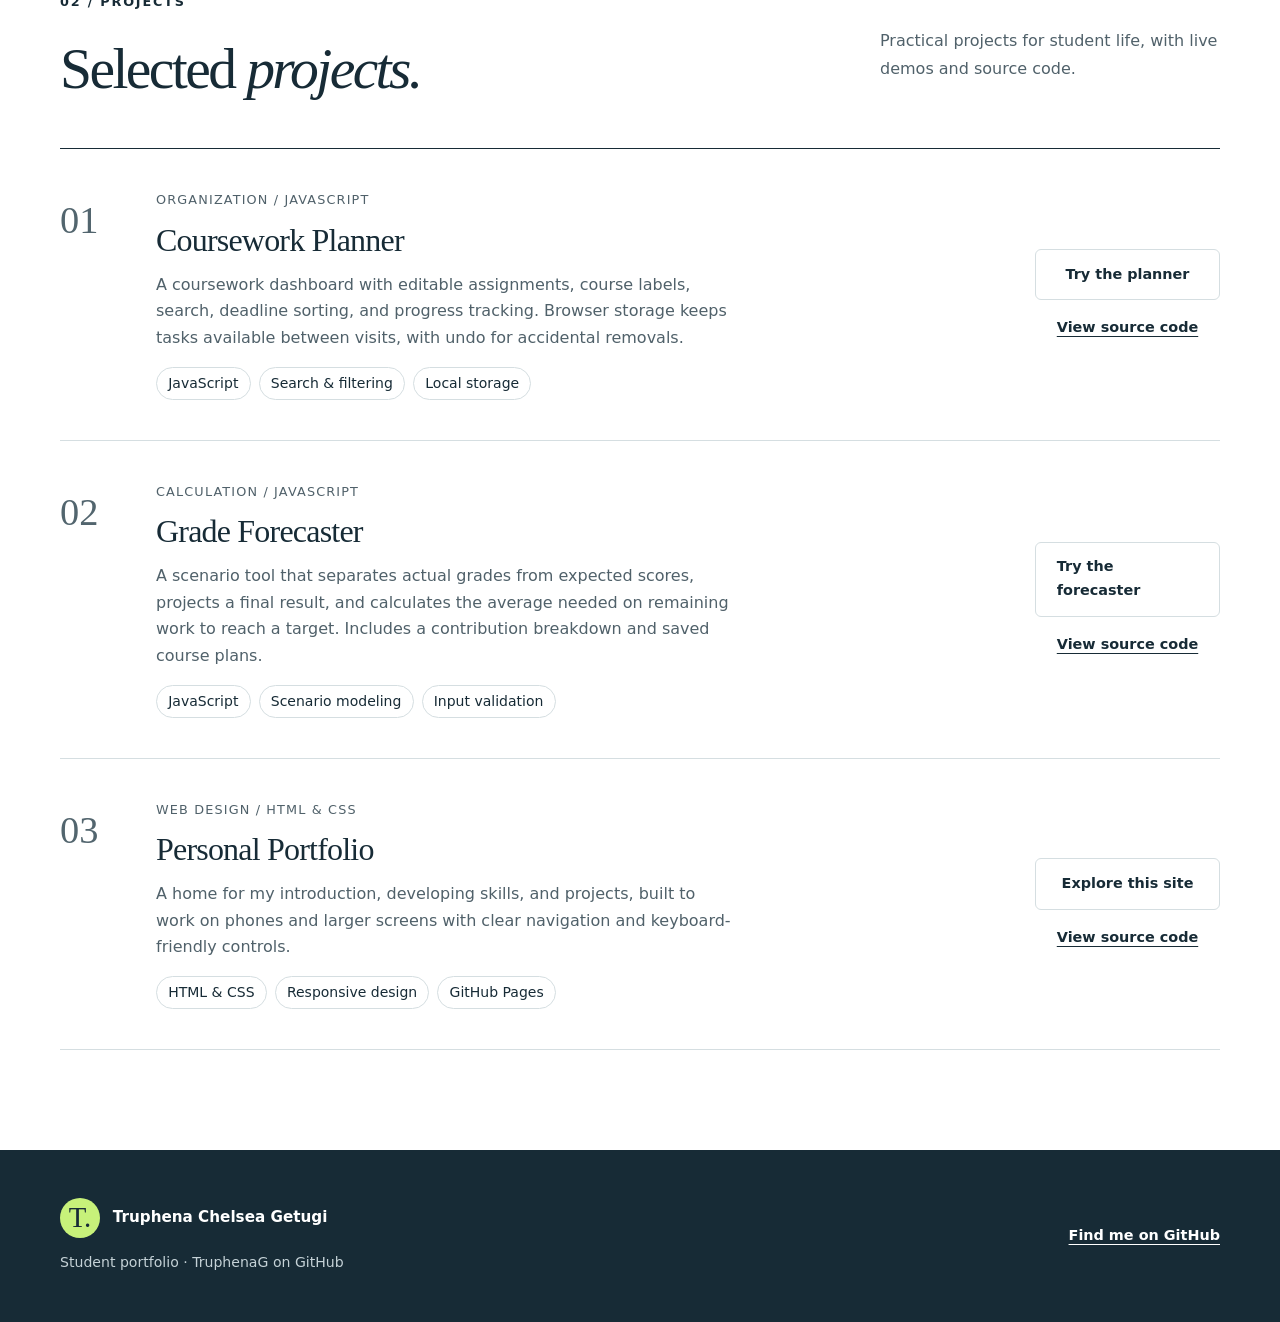
==== commit 18f6db8f: "Expand portfolio projects with coursework management and grade forecasting" ====
--- a/index.html
+++ b/index.html
@@ -41,15 +41,15 @@
           <a class="toolkit-link" href="projects/study-planner/">
             <span class="toolkit-number">01</span>
             <span>
-              <strong>Study Planner</strong>
-              <span>Keep assignments in one place.</span>
+              <strong>Coursework Planner</strong>
+              <span>Plan deadlines. Track your progress.</span>
             </span>
           </a>
           <a class="toolkit-link" href="projects/grade-calculator/">
             <span class="toolkit-number">02</span>
             <span>
-              <strong>Grade Calculator</strong>
-              <span>See how each score adds up.</span>
+              <strong>Grade Forecaster</strong>
+              <span>Model grades. Set a realistic target.</span>
             </span>
           </a>
         </aside>
@@ -68,7 +68,7 @@
               <span class="skill-number">01</span>
               <div>
                 <h3>Web foundations</h3>
-                <p>Structuring pages, styling layouts, and building simple interactions.</p>
+                <p>Structuring pages, styling responsive layouts, and building interactive tools.</p>
                 <ul class="tags" aria-label="Web skills">
                   <li>HTML</li>
                   <li>CSS</li>
@@ -92,7 +92,7 @@
               <span class="skill-number">03</span>
               <div>
                 <h3>Practical problem solving</h3>
-                <p>Breaking an idea into steps and checking that a tool works as intended.</p>
+                <p>Breaking a problem into steps, validating inputs, and checking results against examples.</p>
                 <ul class="tags" aria-label="Problem solving skills">
                   <li>Task planning</li>
                   <li>Input validation</li>
@@ -117,34 +117,34 @@
             <div class="project-number">01</div>
             <div class="project-content">
               <p class="project-type">Organization / JavaScript</p>
-              <h3>Study Planner</h3>
-              <p>Keep track of assignments, due dates, and priorities; check off finished work; and undo an accidental removal. Tasks stay saved in the same browser between visits.</p>
+              <h3>Coursework Planner</h3>
+              <p>A coursework dashboard with editable assignments, course labels, search, deadline sorting, and progress tracking. Browser storage keeps tasks available between visits, with undo for accidental removals.</p>
               <ul class="tags">
                 <li>JavaScript</li>
-                <li>Forms</li>
+                <li>Search &amp; filtering</li>
                 <li>Local storage</li>
               </ul>
             </div>
             <div class="project-actions">
               <a class="button secondary" href="projects/study-planner/">Try the planner</a>
-              <a class="text-link" aria-label="View Study Planner source code" href="https://github.com/TruphenaG/student-portfolio/tree/main/projects/study-planner">View source code</a>
+              <a class="text-link" aria-label="View Coursework Planner source code" href="https://github.com/TruphenaG/student-portfolio/tree/main/projects/study-planner">View source code</a>
             </div>
           </article>
           <article class="project">
             <div class="project-number">02</div>
             <div class="project-content">
               <p class="project-type">Calculation / JavaScript</p>
-              <h3>Grade Calculator</h3>
-              <p>Combine assignment scores and course weights into one average. Try the built-in example, then enter your own scores and see each assignment’s contribution.</p>
+              <h3>Grade Forecaster</h3>
+              <p>A scenario tool that separates actual grades from expected scores, projects a final result, and calculates the average needed on remaining work to reach a target. Includes a contribution breakdown and saved course plans.</p>
               <ul class="tags">
                 <li>JavaScript</li>
-                <li>Math logic</li>
+                <li>Scenario modeling</li>
                 <li>Input validation</li>
               </ul>
             </div>
             <div class="project-actions">
-              <a class="button secondary" href="projects/grade-calculator/">Try the calculator</a>
-              <a class="text-link" aria-label="View Grade Calculator source code" href="https://github.com/TruphenaG/student-portfolio/tree/main/projects/grade-calculator">View source code</a>
+              <a class="button secondary" href="projects/grade-calculator/">Try the forecaster</a>
+              <a class="text-link" aria-label="View Grade Forecaster source code" href="https://github.com/TruphenaG/student-portfolio/tree/main/projects/grade-calculator">View source code</a>
             </div>
           </article>
           <article class="project">
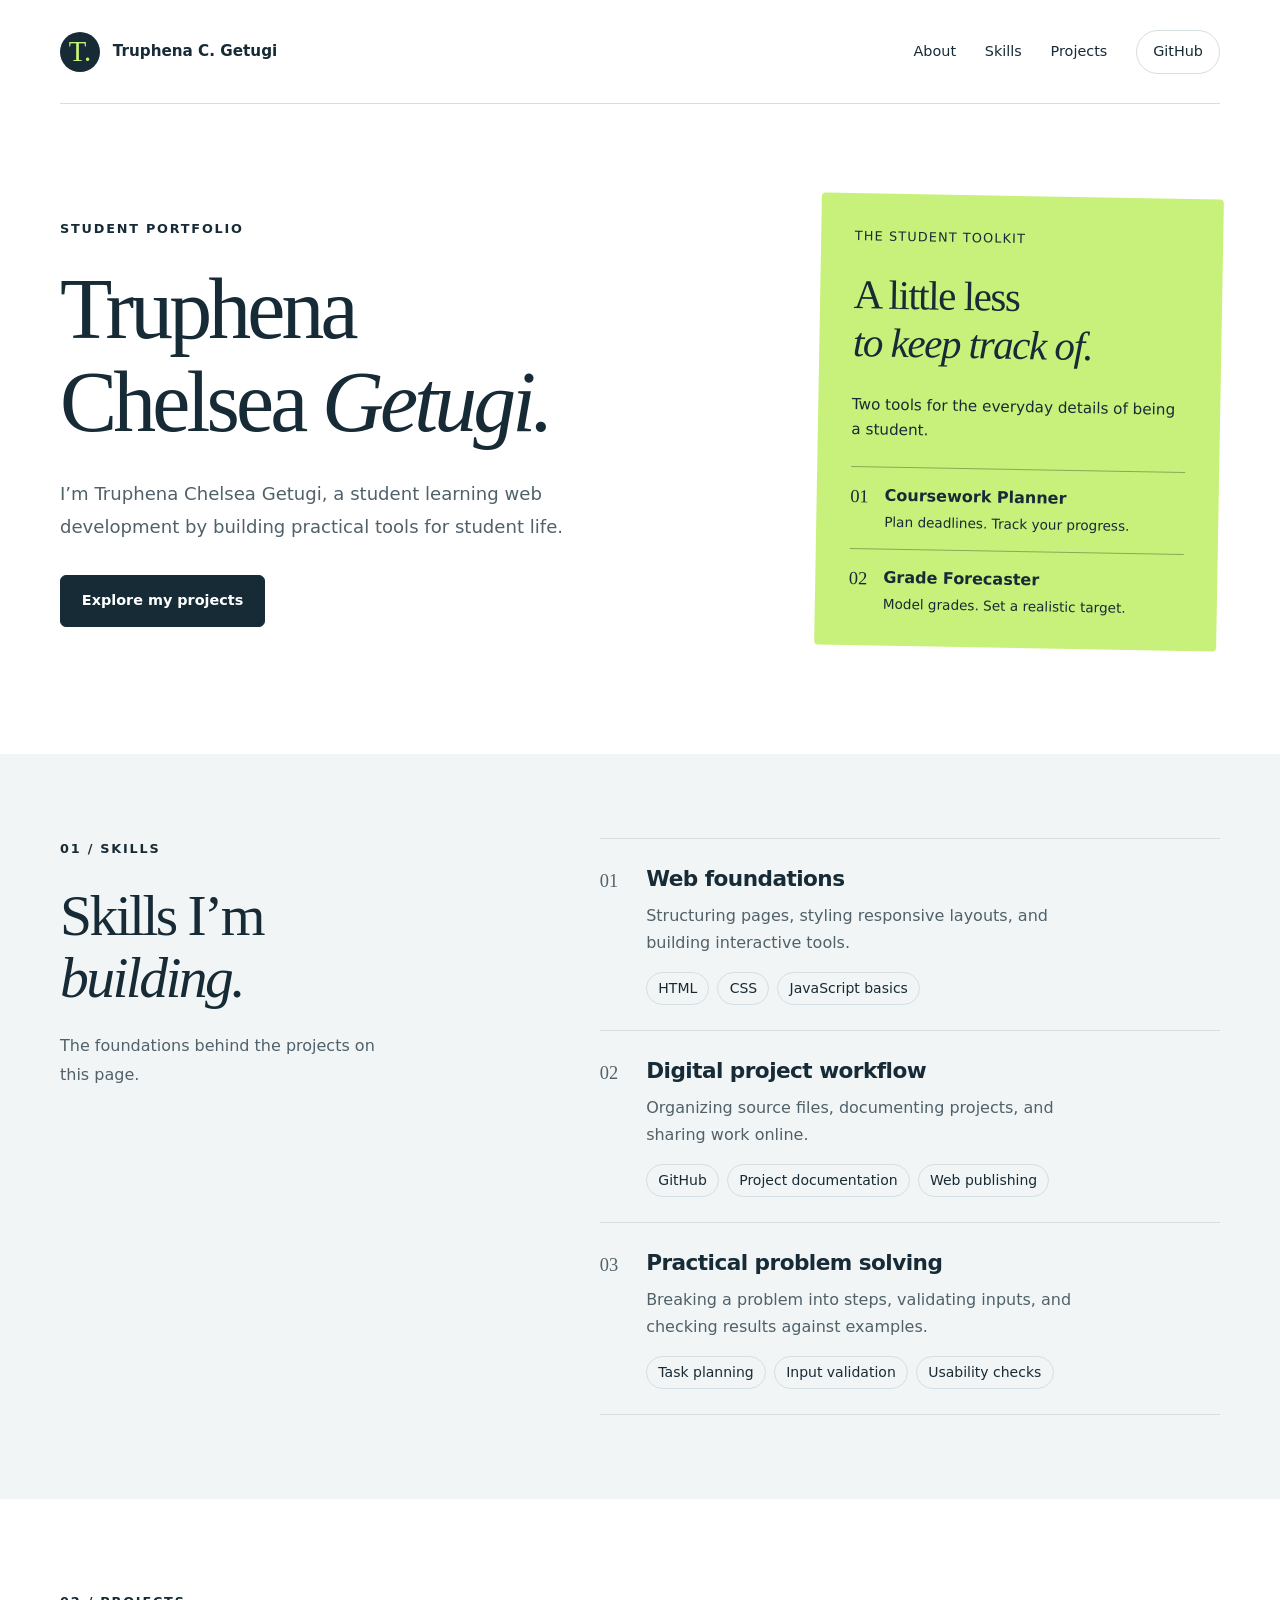
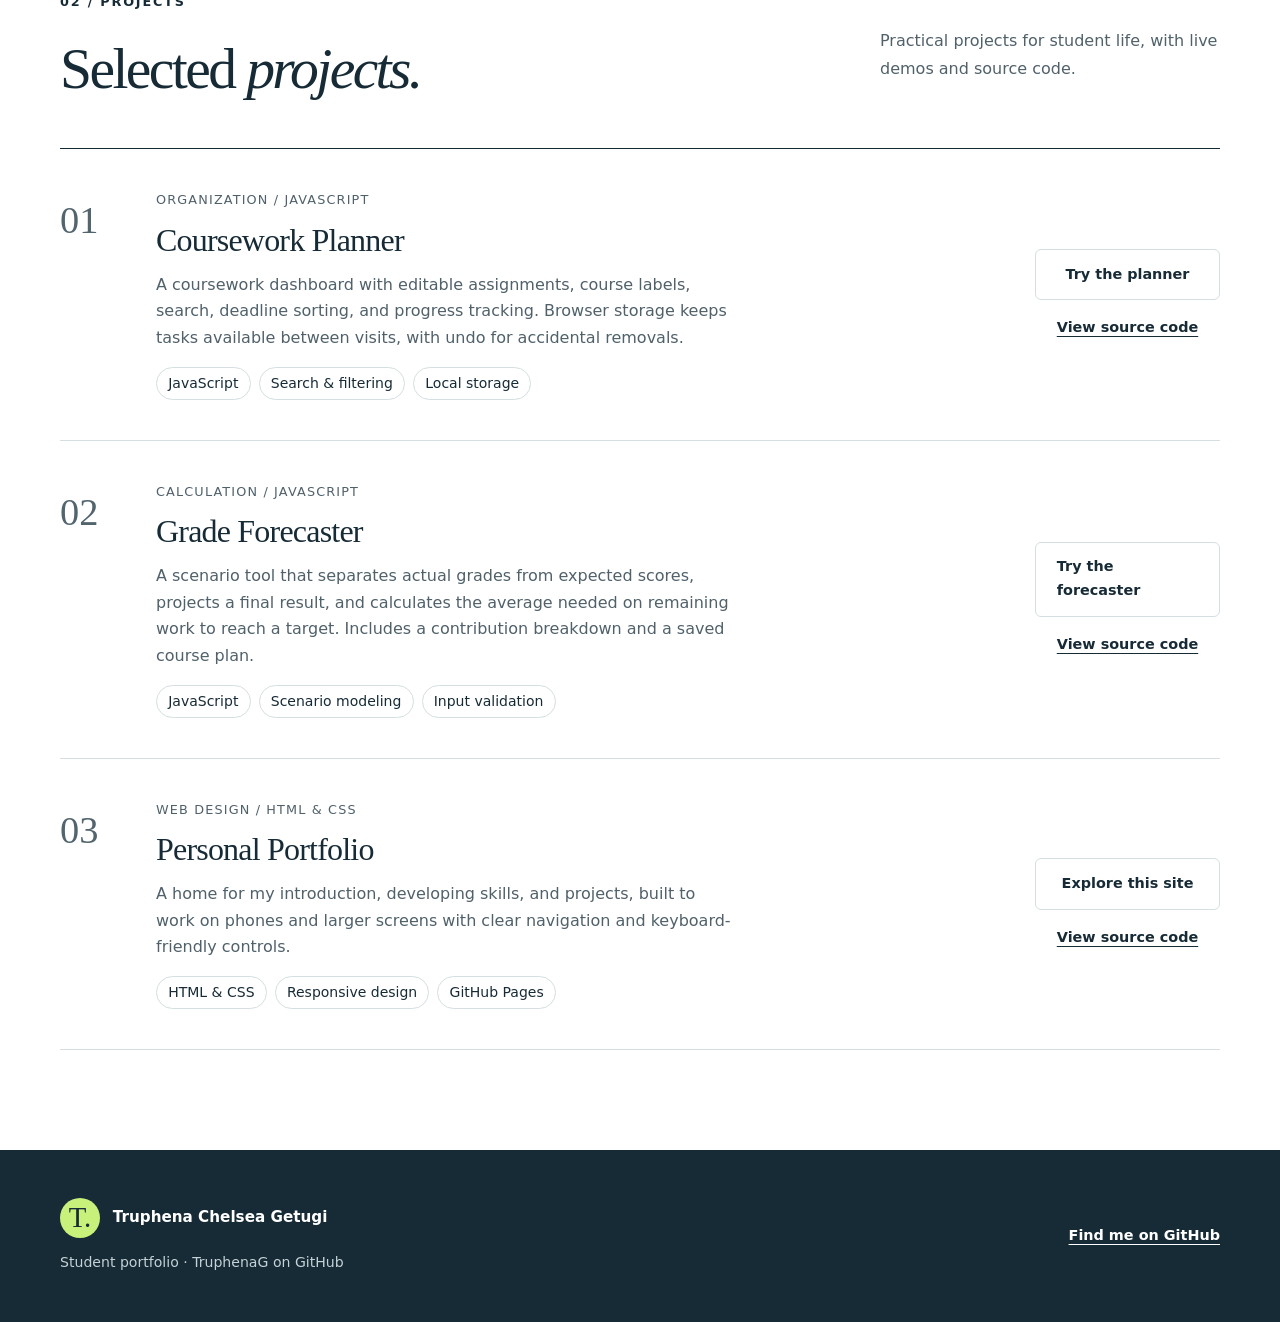
==== commit 1927472f: "Clarify that the forecaster saves one current course plan" ====
--- a/index.html
+++ b/index.html
@@ -135,7 +135,7 @@
             <div class="project-content">
               <p class="project-type">Calculation / JavaScript</p>
               <h3>Grade Forecaster</h3>
-              <p>A scenario tool that separates actual grades from expected scores, projects a final result, and calculates the average needed on remaining work to reach a target. Includes a contribution breakdown and saved course plans.</p>
+          <p>A scenario tool that separates actual grades from expected scores, projects a final result, and calculates the average needed on remaining work to reach a target. Includes a contribution breakdown and a saved course plan.</p>
               <ul class="tags">
                 <li>JavaScript</li>
                 <li>Scenario modeling</li>
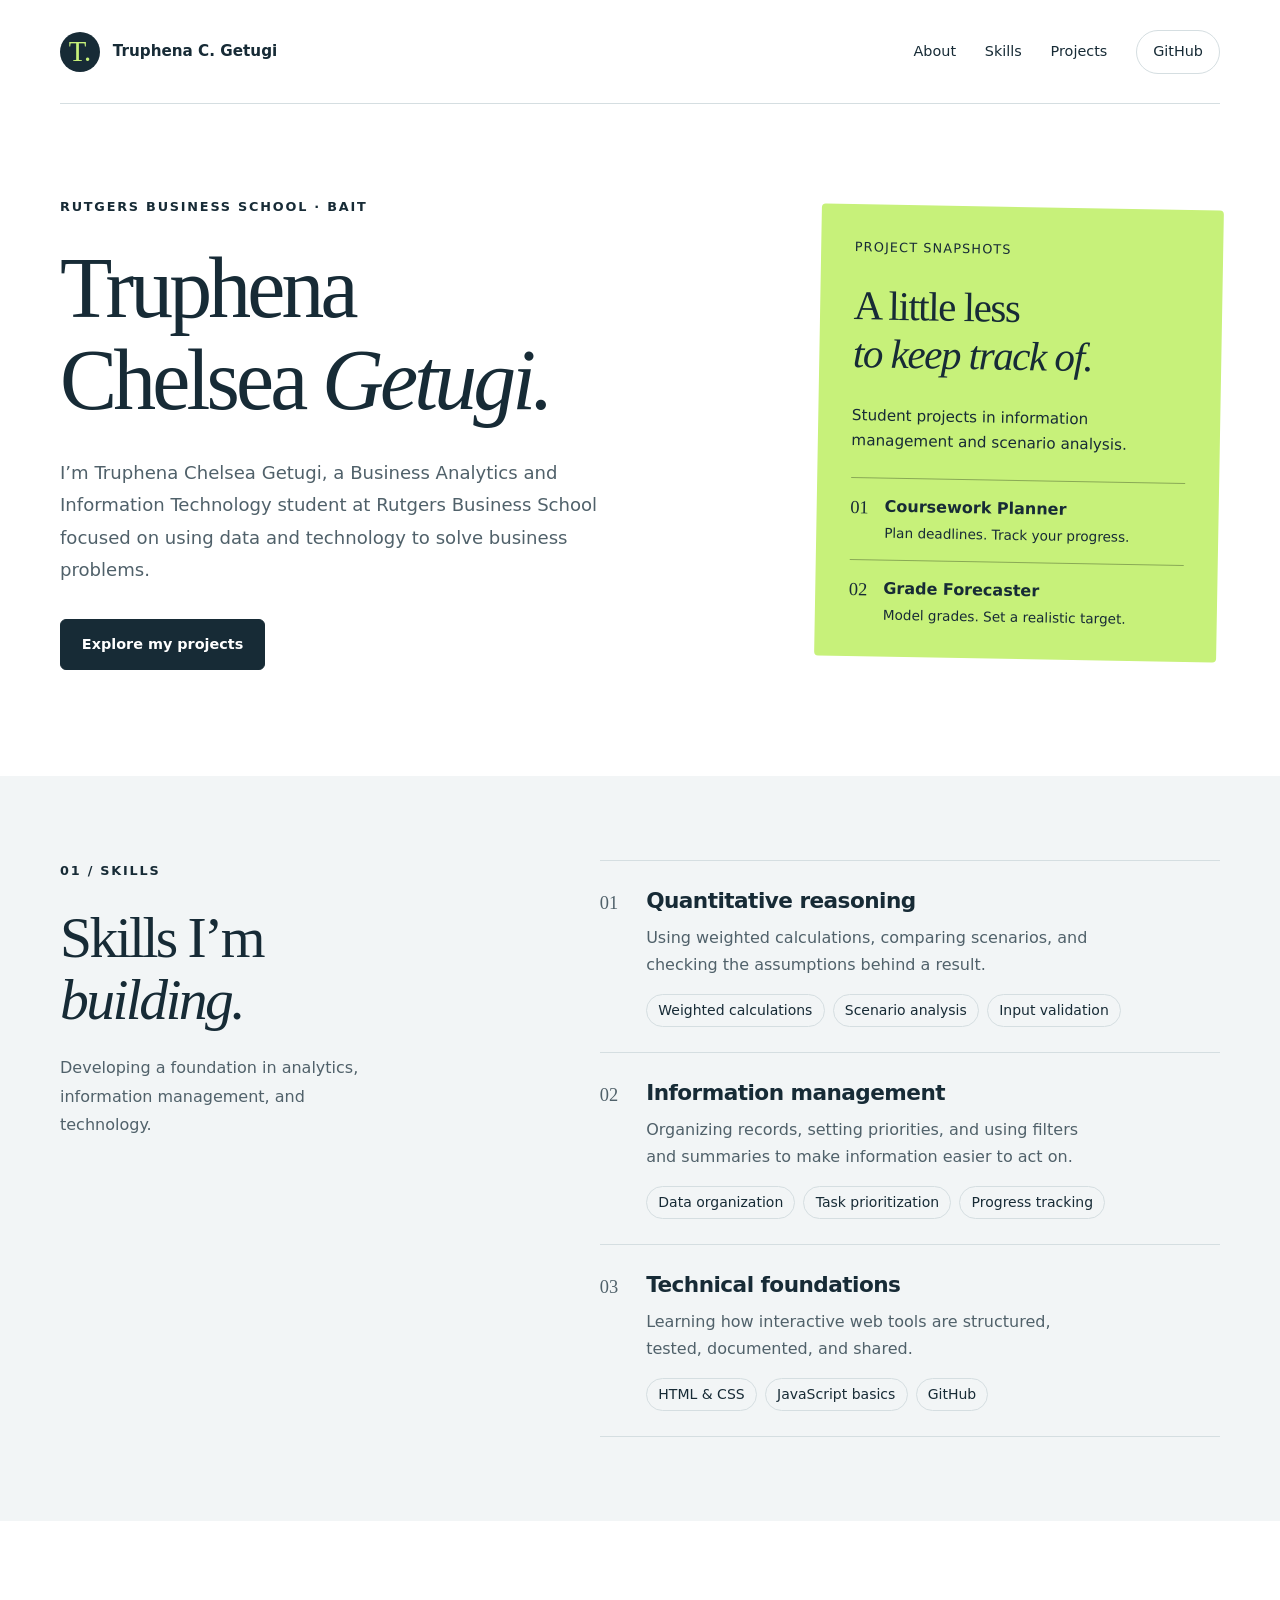
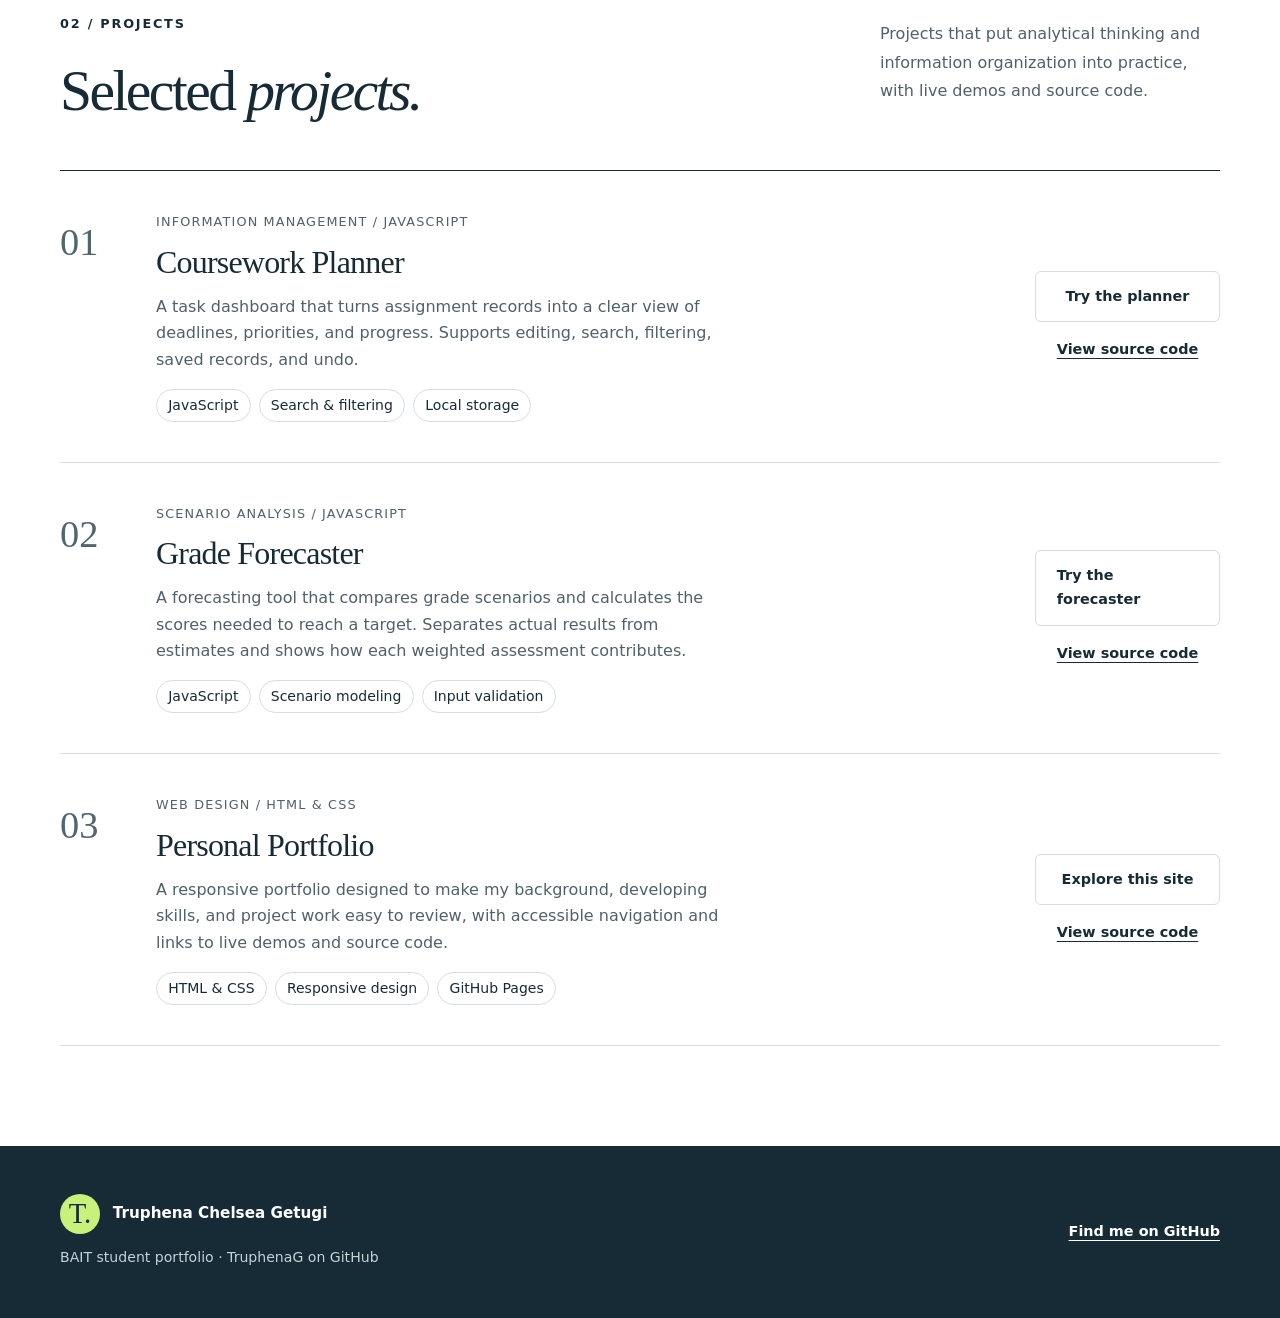
==== commit 612ed4f3: "Introduce BAIT background and focus portfolio on analytics and information management" ====
--- a/index.html
+++ b/index.html
@@ -3,9 +3,9 @@
   <head>
     <meta charset="utf-8">
     <meta name="viewport" content="width=device-width, initial-scale=1">
-    <meta name="description" content="Truphena Chelsea Getugi’s student portfolio: developing digital skills through practical web projects.">
+    <meta name="description" content="Truphena Chelsea Getugi’s BAIT portfolio: a Rutgers Business School student developing skills in analytics, information management, and technology.">
     <meta name="theme-color" content="#172b36">
-    <title>Truphena Chelsea Getugi · Student Portfolio</title>
+    <title>Truphena Chelsea Getugi · BAIT Student Portfolio</title>
     <link rel="icon" type="image/svg+xml" href="data:image/svg+xml,%3Csvg xmlns='http://www.w3.org/2000/svg' viewBox='0 0 64 64'%3E%3Crect width='64' height='64' rx='16' fill='%23172b36'/%3E%3Ctext x='32' y='44' text-anchor='middle' font-family='Georgia' font-size='38' fill='%23c7f17a'%3ET%3C/text%3E%3C/svg%3E">
     <link rel="stylesheet" href="styles.css">
   </head>
@@ -26,18 +26,18 @@
     <main id="main" tabindex="-1">
       <section class="hero wrap" id="about" aria-labelledby="intro-heading">
         <div class="hero-copy">
-          <p class="eyebrow">Student portfolio</p>
+          <p class="eyebrow">Rutgers Business School · BAIT</p>
           <h1 id="intro-heading">Truphena<br>Chelsea <em>Getugi.</em>
           </h1>
-          <p class="statement">I’m Truphena Chelsea Getugi, a student learning web development by building practical tools for student life.</p>
+          <p class="statement">I’m Truphena Chelsea Getugi, a Business Analytics and Information Technology student at Rutgers Business School focused on using data and technology to solve business problems.</p>
           <a class="button" href="#projects">Explore my projects</a>
         </div>
         <aside class="intro-note" aria-labelledby="toolkit-heading">
-          <span class="note-index">The student toolkit</span>
+          <span class="note-index">Project snapshots</span>
           <h2 id="toolkit-heading">A little less<br>
             <em>to keep track of.</em>
           </h2>
-          <p class="note-caption">Two tools for the everyday details of being a student.</p>
+          <p class="note-caption">Student projects in information management and scenario analysis.</p>
           <a class="toolkit-link" href="projects/study-planner/">
             <span class="toolkit-number">01</span>
             <span>
@@ -61,42 +61,42 @@
             <h2 id="skills-heading">Skills I’m <br>
               <em>building.</em>
             </h2>
-            <p class="section-intro">The foundations behind the projects on this page.</p>
+            <p class="section-intro">Developing a foundation in analytics, information management, and technology.</p>
           </div>
           <div class="skill-list">
             <article class="skill-row">
               <span class="skill-number">01</span>
               <div>
-                <h3>Web foundations</h3>
-                <p>Structuring pages, styling responsive layouts, and building interactive tools.</p>
-                <ul class="tags" aria-label="Web skills">
-                  <li>HTML</li>
-                  <li>CSS</li>
-                  <li>JavaScript basics</li>
+                <h3>Quantitative reasoning</h3>
+                <p>Using weighted calculations, comparing scenarios, and checking the assumptions behind a result.</p>
+                <ul class="tags" aria-label="Analytical skills">
+                  <li>Weighted calculations</li>
+                  <li>Scenario analysis</li>
+                  <li>Input validation</li>
                 </ul>
               </div>
             </article>
             <article class="skill-row">
               <span class="skill-number">02</span>
               <div>
-                <h3>Digital project workflow</h3>
-                <p>Organizing source files, documenting projects, and sharing work online.</p>
-                <ul class="tags" aria-label="Workflow skills">
-                  <li>GitHub</li>
-                  <li>Project documentation</li>
-                  <li>Web publishing</li>
+                <h3>Information management</h3>
+                <p>Organizing records, setting priorities, and using filters and summaries to make information easier to act on.</p>
+                <ul class="tags" aria-label="Information management skills">
+                  <li>Data organization</li>
+                  <li>Task prioritization</li>
+                  <li>Progress tracking</li>
                 </ul>
               </div>
             </article>
             <article class="skill-row">
               <span class="skill-number">03</span>
               <div>
-                <h3>Practical problem solving</h3>
-                <p>Breaking a problem into steps, validating inputs, and checking results against examples.</p>
-                <ul class="tags" aria-label="Problem solving skills">
-                  <li>Task planning</li>
-                  <li>Input validation</li>
-                  <li>Usability checks</li>
+                <h3>Technical foundations</h3>
+                <p>Learning how interactive web tools are structured, tested, documented, and shared.</p>
+                <ul class="tags" aria-label="Technical skills">
+                  <li>HTML &amp; CSS</li>
+                  <li>JavaScript basics</li>
+                  <li>GitHub</li>
                 </ul>
               </div>
             </article>
@@ -110,15 +110,15 @@
             <h2 id="projects-heading">Selected <em>projects.</em>
             </h2>
           </div>
-          <p class="section-intro">Practical projects for student life, with live demos and source code.</p>
+          <p class="section-intro">Projects that put analytical thinking and information organization into practice, with live demos and source code.</p>
         </div>
         <div class="project-list">
           <article class="project">
             <div class="project-number">01</div>
             <div class="project-content">
-              <p class="project-type">Organization / JavaScript</p>
+              <p class="project-type">Information management / JavaScript</p>
               <h3>Coursework Planner</h3>
-              <p>A coursework dashboard with editable assignments, course labels, search, deadline sorting, and progress tracking. Browser storage keeps tasks available between visits, with undo for accidental removals.</p>
+              <p>A task dashboard that turns assignment records into a clear view of deadlines, priorities, and progress. Supports editing, search, filtering, saved records, and undo.</p>
               <ul class="tags">
                 <li>JavaScript</li>
                 <li>Search &amp; filtering</li>
@@ -133,9 +133,9 @@
           <article class="project">
             <div class="project-number">02</div>
             <div class="project-content">
-              <p class="project-type">Calculation / JavaScript</p>
+              <p class="project-type">Scenario analysis / JavaScript</p>
               <h3>Grade Forecaster</h3>
-          <p>A scenario tool that separates actual grades from expected scores, projects a final result, and calculates the average needed on remaining work to reach a target. Includes a contribution breakdown and a saved course plan.</p>
+              <p>A forecasting tool that compares grade scenarios and calculates the scores needed to reach a target. Separates actual results from estimates and shows how each weighted assessment contributes.</p>
               <ul class="tags">
                 <li>JavaScript</li>
                 <li>Scenario modeling</li>
@@ -152,7 +152,7 @@
             <div class="project-content">
               <p class="project-type">Web design / HTML &amp; CSS</p>
               <h3>Personal Portfolio</h3>
-              <p>A home for my introduction, developing skills, and projects, built to work on phones and larger screens with clear navigation and keyboard-friendly controls.</p>
+              <p>A responsive portfolio designed to make my background, developing skills, and project work easy to review, with accessible navigation and links to live demos and source code.</p>
               <ul class="tags">
                 <li>HTML &amp; CSS</li>
                 <li>Responsive design</li>
@@ -174,7 +174,7 @@
             <span class="monogram">T.</span>
             <span>Truphena Chelsea Getugi</span>
           </a>
-          <p>Student portfolio · TruphenaG on GitHub</p>
+          <p>BAIT student portfolio · TruphenaG on GitHub</p>
         </div>
         <a class="text-link" href="https://github.com/TruphenaG">Find me on GitHub</a>
       </div>
